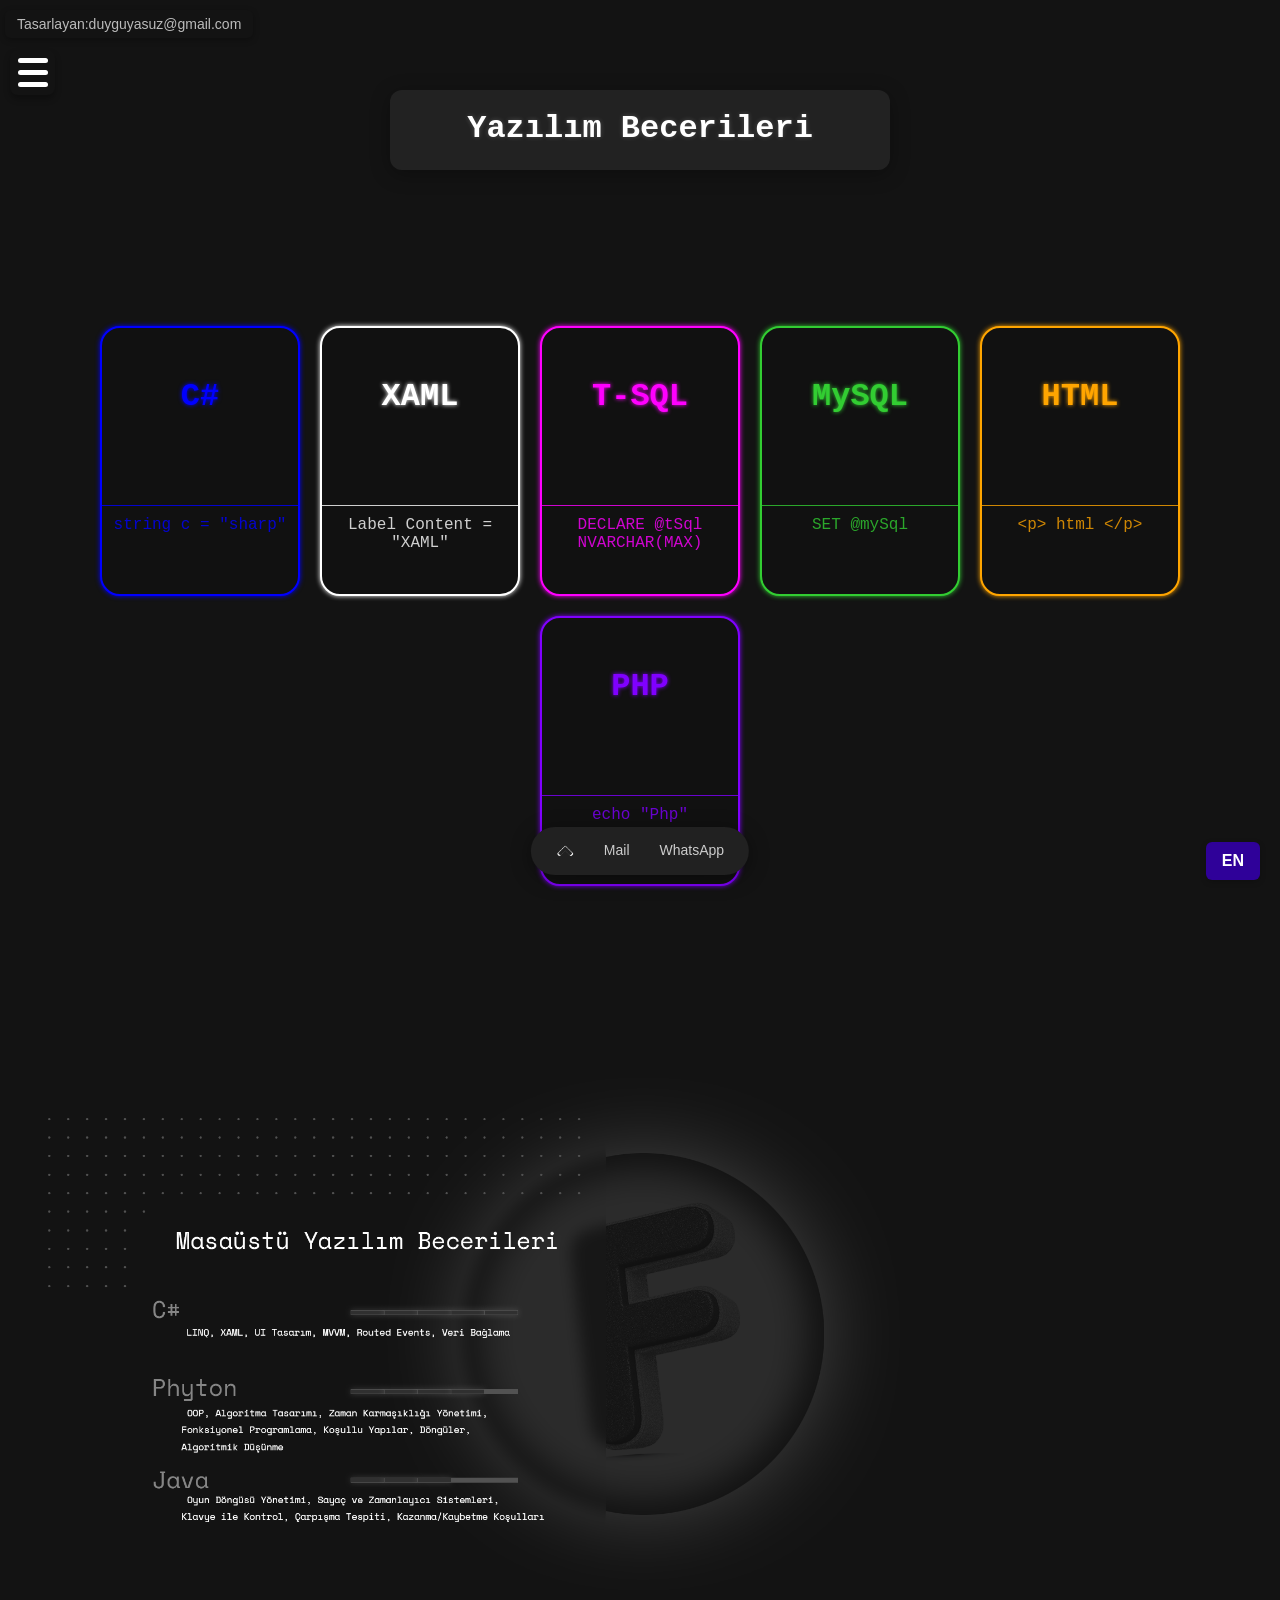
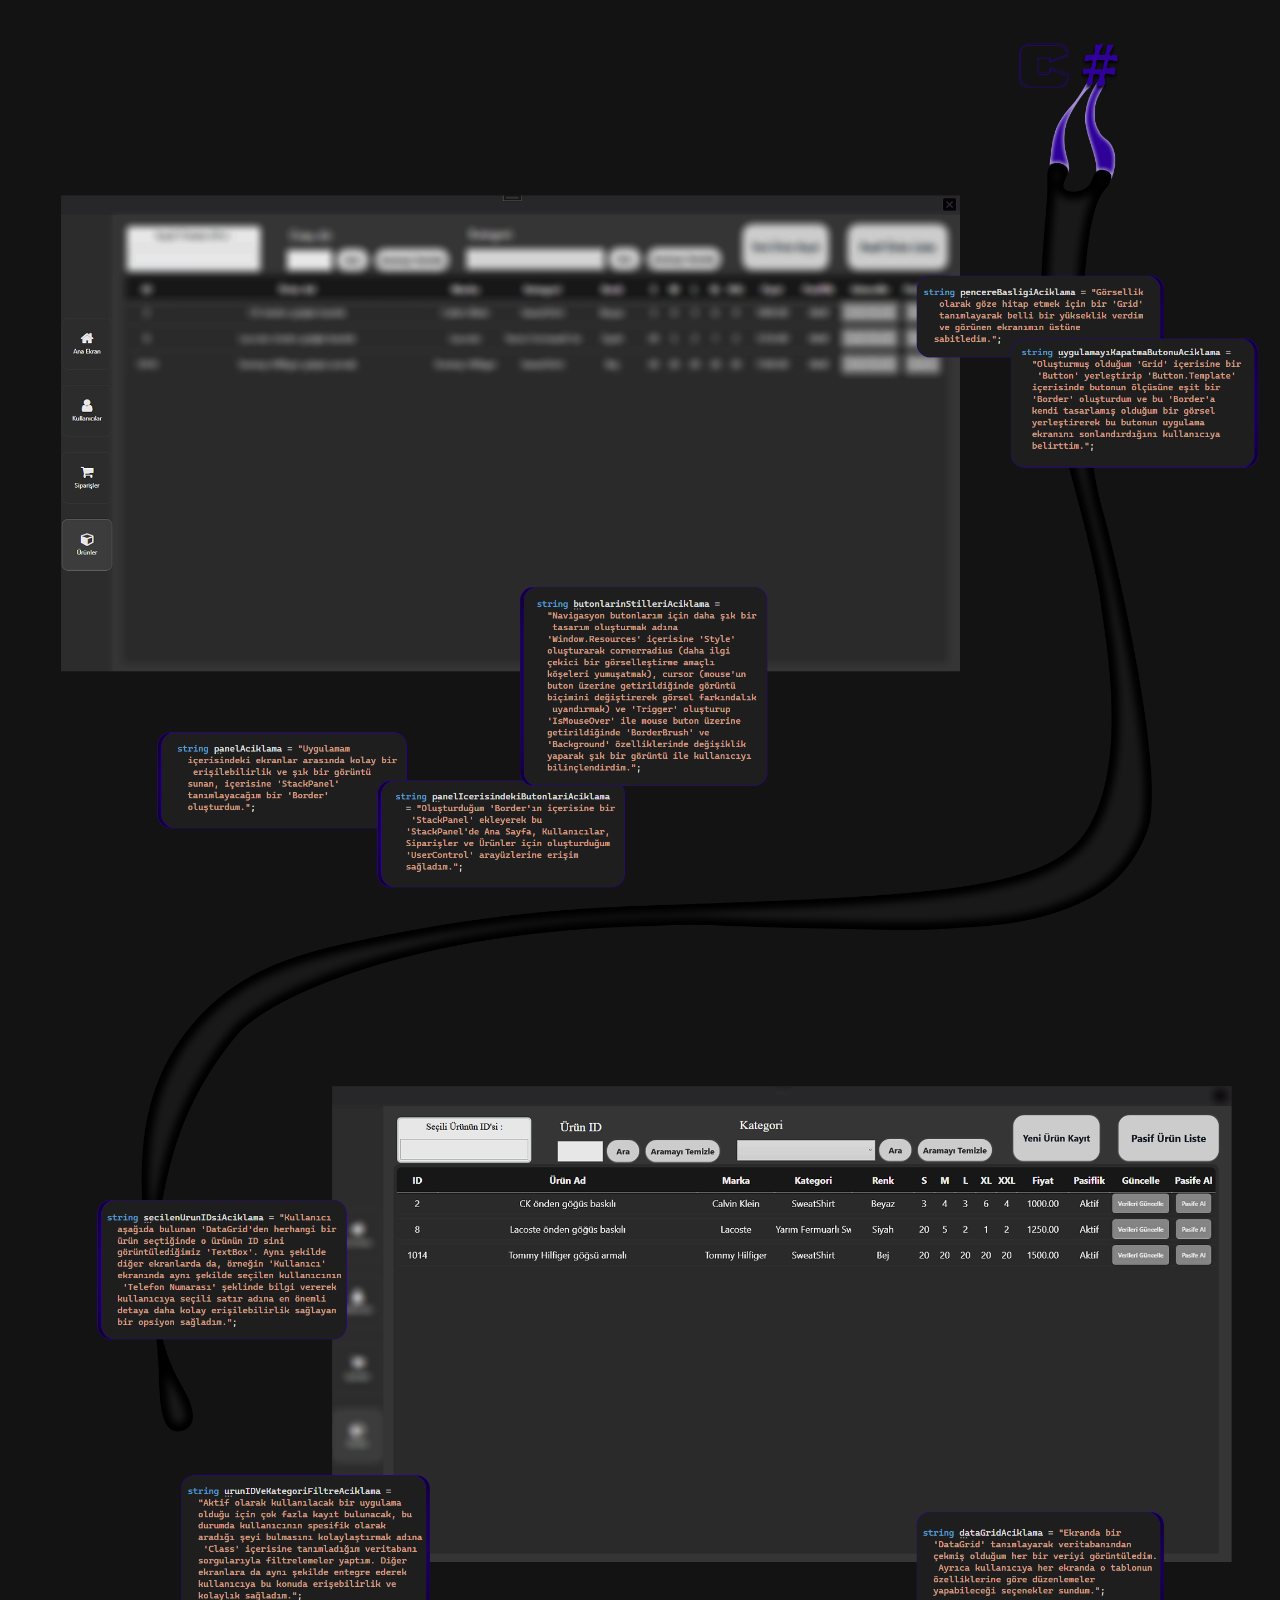
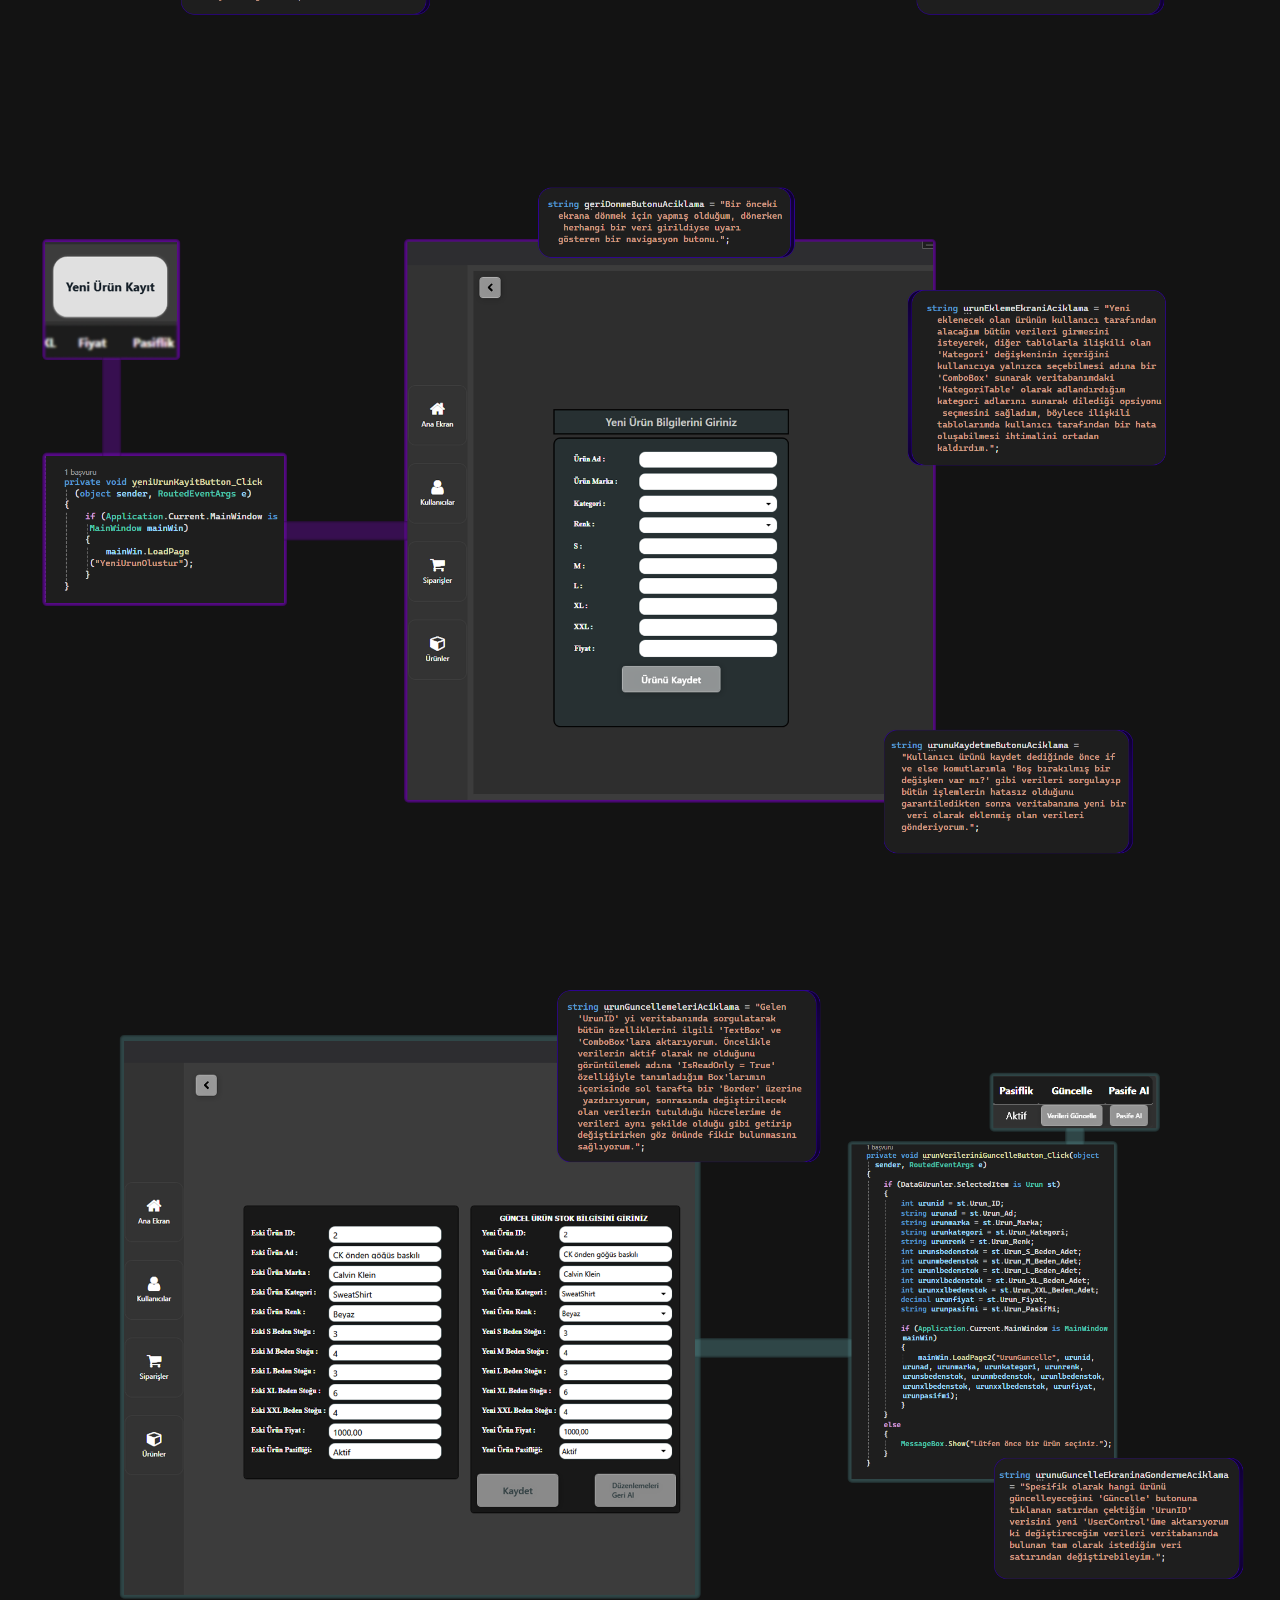
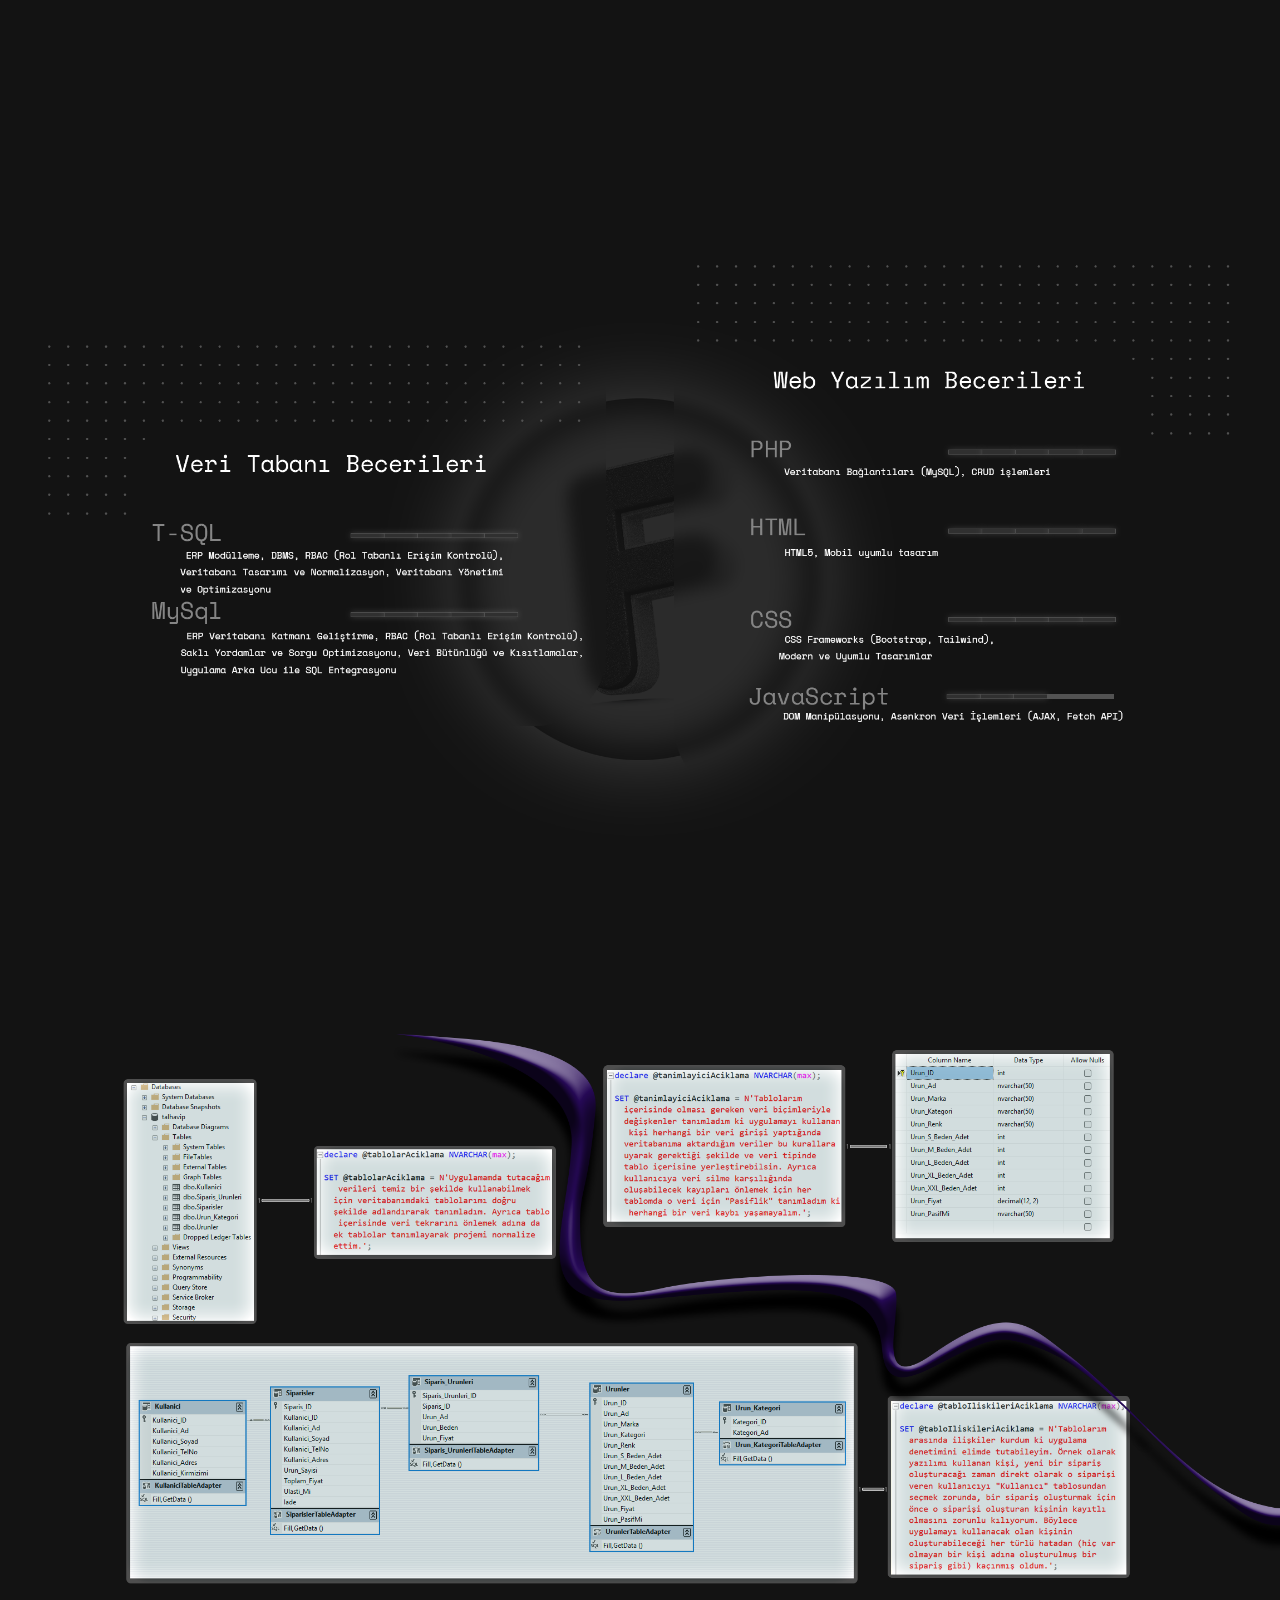
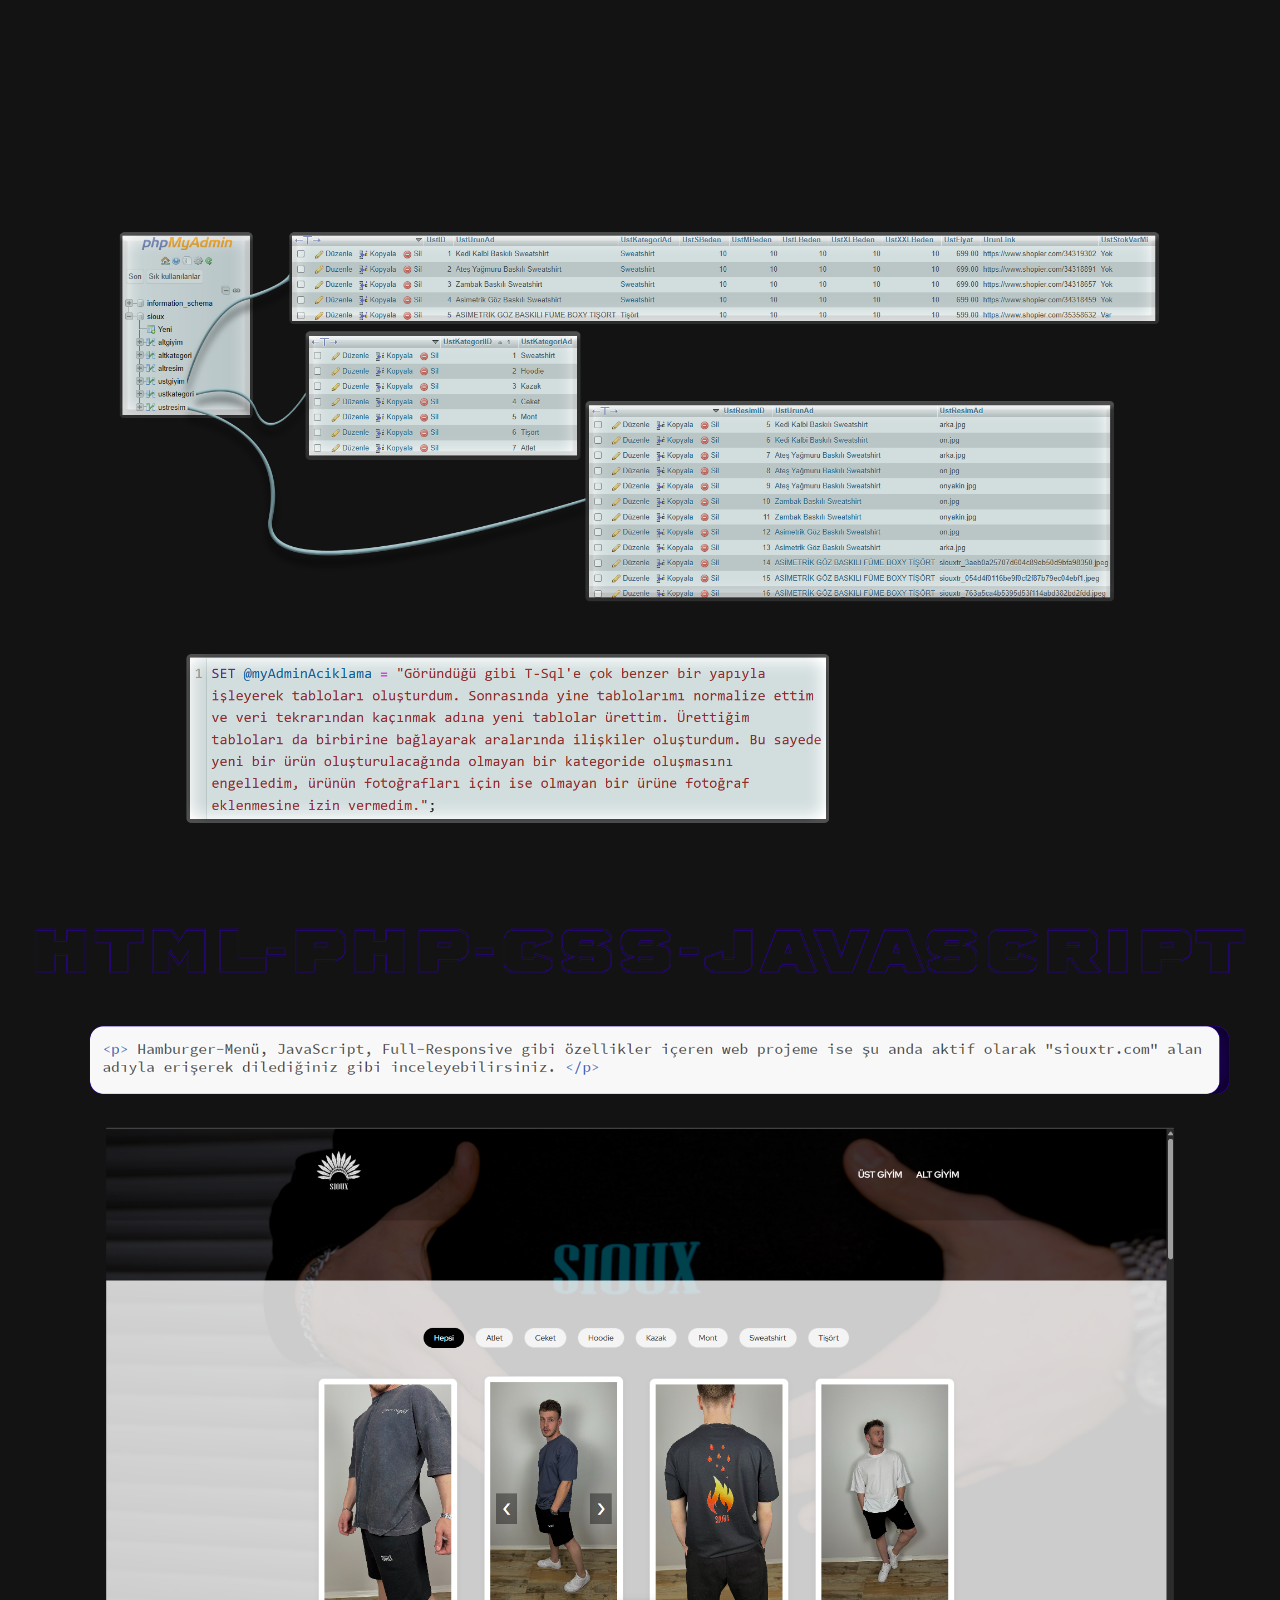
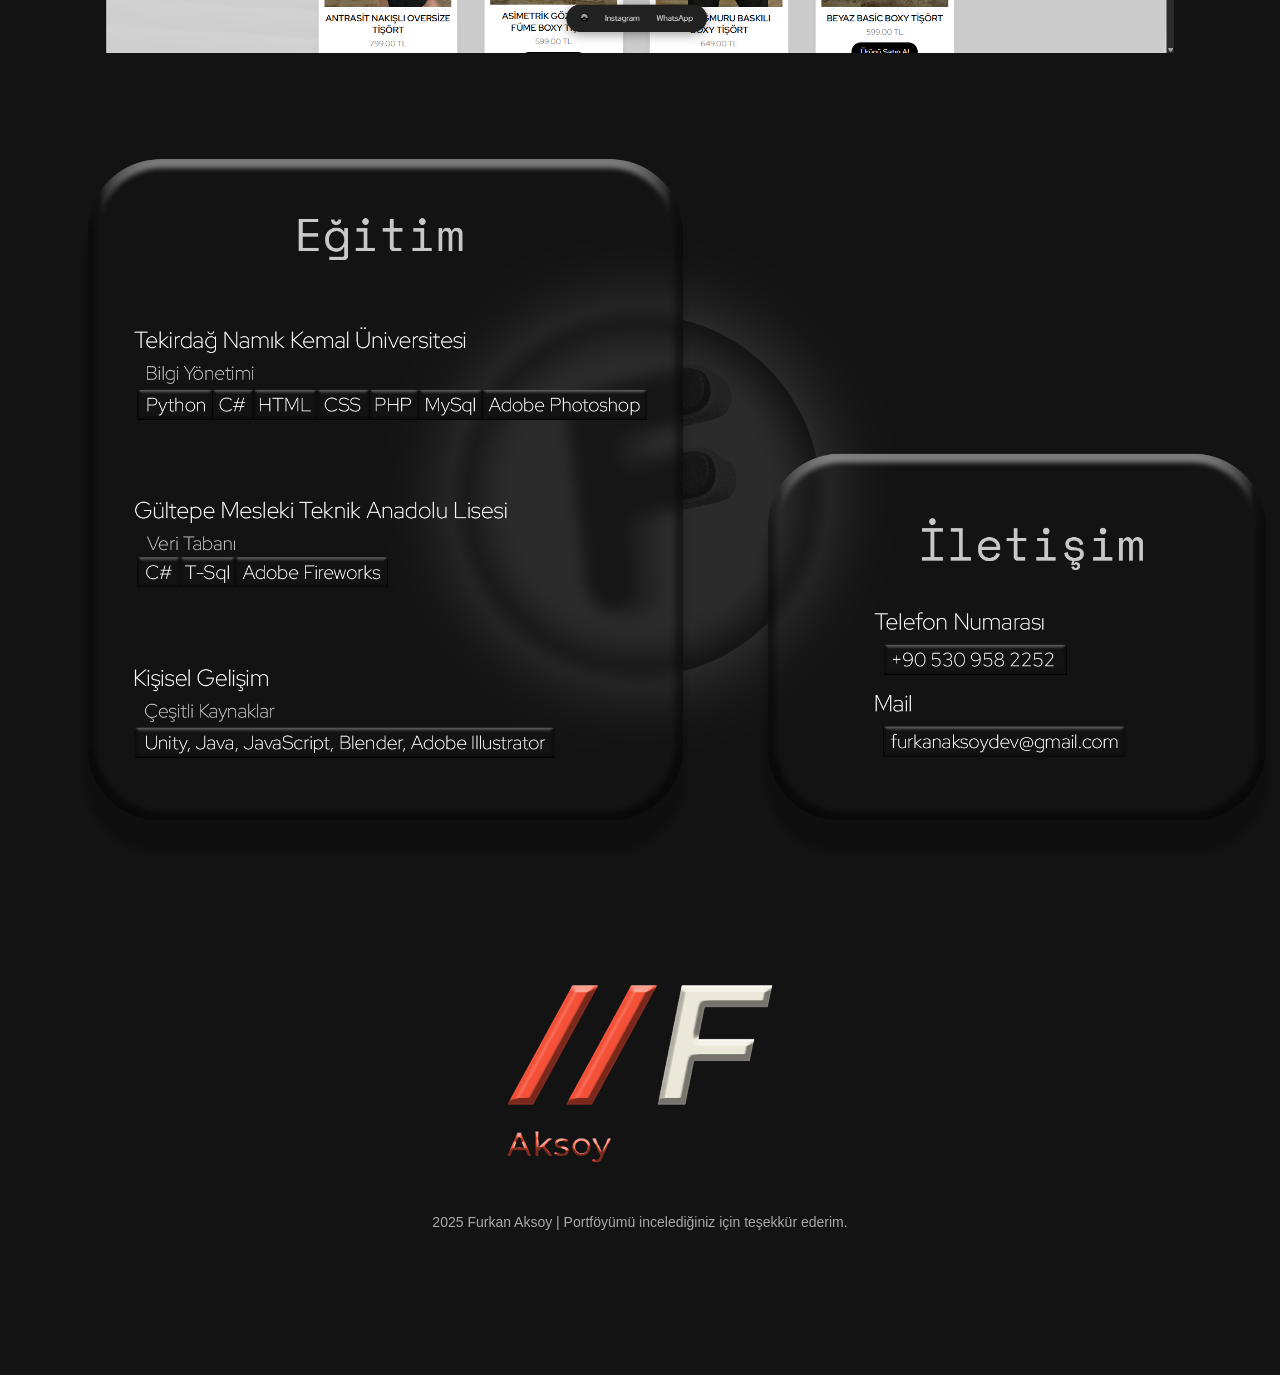
==== index.html @ 997cd8db "Add files via upload" ====
<!DOCTYPE html>
<html lang="tr">
    
    <head>
        <meta charset="UTF-8">
        <meta name="viewport" content="width=device-width, initial-scale=1.0">
        <title>Furkan Aksoy - Full Stack Developer - TR</title>
        <link rel="stylesheet" href="css/style.css">
    </head>
    
    <header>
        <div>
            <p id="section4">Tasarlayan:duyguyasuz@gmail.com</p>
        </div>
    </header>
    
    <body>
        
        <a href="index-en.html" class="language-button">EN</a>
        
        <div class="hamburger-menu" onclick="menuyuAcKapat()">
            <div></div>
            <div></div>
            <div></div>
        </div>

        <div class="menu-icerik" id="menu-icerik">
            <a href="#section1" onclick="menuyuKapat()">Masaüstü Yazılım Becerileri</a>
            <a href="#section2" onclick="menuyuKapat()">Veri Tabanı ve Web Yazılım Becerileri</a>
            <a href="#section3" onclick="menuyuKapat()">Hakkımda</a>
        </div>
        
        <section id="desktop-skills" class="skills-section">
            <div class="section-title-card">
                <h2>Yazılım Becerileri</h2>
            </div>

            <br><br><br><br><br><br><br>
            
            <div class="cards-container">
                <div class="tech-card mavi">
                    <h3>C#</h3>
                    <p>string c = "sharp"</p>
                </div>
                <div class="tech-card beyaz">
                    <h3>XAML</h3>
                    <p>Label Content = "XAML"</p>
                </div>
                <div class="tech-card mor">
                    <h3>T-SQL</h3>
                    <p>DECLARE @tSql NVARCHAR(MAX)</p>
                </div>
                <div class="tech-card yeşil">
                    <h3>MySQL</h3>
                    <p>SET @mySql</p>
                </div>
                <div class="tech-card turuncu">
                    <h3>HTML</h3>
                    <p>&lt;p&gt; html &lt;/p&gt;</p>
                </div>
                <div class="tech-card koyu-mor">
                    <h3>PHP</h3>
                    <p>echo "Php"</p>
                </div>
            </div>
        </section>
        
        <div>
            <img src="resimler/tr2.png" alt="Masaüstü" id="section1">
            <img src="resimler/tr3.png" alt="C# Kod Ekranı 1">
            <img src="resimler/tr4.png" alt="C# Kod Ekranı 2">
            <img src="resimler/tr5.png" alt="C# Kod Ekranı 3">
            <img src="resimler/tr6.png" alt="C# Kod Ekranı 4">
            <img src="resimler/tr7.png" alt="Veritabanı" id="section2">
            <img src="resimler/tr8.png" alt="T-SQL">
            <img src="resimler/tr9.png" alt="MySQL">
            <img src="resimler/tr10.png" alt="Php-HTML-CSS-JavaScript">
            <img src="resimler/tr11.png" alt="Hakkımda" id="section3">
        </div>
        
        <div class="sticky-bar">
            <a href="#section4" onclick="basaDon()"><img src="yukaridon.png" ></a>
            <a href="mailto:furkanaksoydev@gmail.com">Mail</a>
            <a href="https://wa.me/905309582252">WhatsApp</a>
        </div>
        
        <script>
            function menuyuAcKapat() {
                const menu = document.getElementById('menu-icerik');
                menu.classList.toggle('aktif');
            }

            function menuyuKapat() {
                const menu = document.getElementById('menu-icerik');
                menu.classList.remove('aktif');
            }

            document.querySelectorAll('.menu-icerik a').forEach(link => {
                link.addEventListener('click', function(e) {
                    e.preventDefault();

                    const targetSection = document.querySelector(this.getAttribute('href'));
                    const offset = window.innerWidth <= 768 ? 5 : 120;

                    window.scrollTo({
                        top: targetSection.offsetTop + offset,
                        behavior: 'smooth'
                    });

                    menuyuKapat();
                });
            });
        </script>

    </body>
    
    <footer class="modern-footer">
        <div class="footer-inner">
            <div class="footer-logo">
                <img src="resimler/faksoylogo.png" alt="FAksoy Logo">
            </div>
            <p>2025 Furkan Aksoy | Portföyümü incelediğiniz için teşekkür ederim.</p>
        </div>
    </footer>
</html>
---- css/style.css ----
* {
    margin: 0;
    padding: 0;
    box-sizing: border-box;
}

body {
    font-family: Arial, sans-serif;
}

header {
    background-color: #131313;
    display: flex;
    justify-content: flex-end;
    align-items: center;
    padding: 0 20px;
}

header div:first-child p {
    position: absolute;
    top: 10px;
    left: 5px;
    color: #bbb;
    font-size: 14px;
    font-weight: 500;
    font-family: 'Red Hat Display', sans-serif;
    padding: 6px 12px;
    border-radius: 6px;
    box-shadow: 0 2px 6px rgba(0, 0, 0, 0.3);
}

.logo {
    top: 20px;
    right: 20px;
    width: 200px;
    height: 134px;
}

img {
    width: 100%;
    height: auto;
    display: block;
}

.language-button {
    position: fixed;
    bottom: 20px;
    right: 20px;
    padding: 10px 16px;
    background-color: #2f0199;
    color: white;
    font-weight: bold;
    text-decoration: none;
    border-radius: 6px;
    box-shadow: 0 2px 6px rgba(0, 0, 0, 0.2);
    z-index: 1000;
    transition: background-color 0.3s ease;
}

.language-button:hover {
    background-color: #230073;
}

.hamburger-menu {
    position: fixed;
    top: 50px;
    left: 10px;
    width: 45px;
    height: 45px;
    display: flex;
    flex-direction: column;
    justify-content: space-between;
    cursor: pointer;
    z-index: 100;
    background-color: transparent;
    padding: 8px;
    border: none;
    border-radius: 8px;
    box-shadow: 0 4px 6px rgba(0, 0, 0, 0.3);
}

.hamburger-menu div {
    width: 30px;
    height: 5px;
    background-color: white;
    border-radius: 5px;
    transition: all 0.3s ease;
}

.menu-icerik {
    position: fixed;
    top: 90px;
    left: 10px;
    width: 250px;
    height: auto;
    background-color: rgba(0, 0, 0, 0.4);
    transition: opacity 0.5s ease, transform 0.5s ease;
    display: flex;
    flex-direction: column;
    justify-content: flex-start;
    opacity: 0;
    transform: translateY(-20px);
    border-radius: 15px;
    pointer-events: none;
}

.menu-icerik.aktif {
    opacity: 1;
    transform: translateY(0);
    pointer-events: auto;
}

.menu-icerik a {
    color: white;
    text-decoration: none;
    font-size: 20px;
    margin: 15px;
    padding: 10px;
    border-bottom: 1px solid #444;
    transition: opacity 0.3s ease;
}

.menu-icerik a:hover {
    opacity: 0.8;
}

.tech-card,
.section-title-card,
.tech-card h3,
.tech-card p {
    font-family: 'Space Mono', monospace;
}

.section-title-card {
    user-select: none;
    background-color: #222;
    color: #fff;
    padding: 20px 30px;
    margin: 40px auto 30px auto;
    max-width: 500px;
    height: 80px;
    border-radius: 12px;
    box-shadow: 0 4px 20px rgba(0, 0, 0, 0.3);
    text-align: center;
    transition: transform 0.3s ease;
}

.section-title-card:hover {
    transform: translateY(-4px);
    box-shadow: 0 6px 25px rgba(0, 0, 0, 0.4);
}

.skills-section {
    padding: 50px 20px;
    background-color: #131313;
}

.skills-section h2 {
    text-align: center;
    margin-bottom: 40px;
    font-size: 2rem;
    color: #fff;
    text-shadow: 0 0 5px rgba(255, 255, 255, 0.2);
}

.cards-container {
    display: flex;
    flex-wrap: wrap;
    justify-content: center;
    gap: 20px;
}

.tech-card {
    user-select: none;
    width: 200px;
    height: 270px;
    border-radius: 20px;
    background: #111;
    color: white;
    text-align: center;
    box-shadow: 0 0 5px currentColor;
    transition: all 0.3s ease;
}

.tech-card:hover {
    box-shadow: 0 0 10px currentColor;
    transform: scale(1.03);
}

.tech-card h3 {
    margin-top: 50px;
    font-size: 2rem;
    text-shadow: 0 0 4px currentColor;
}

.tech-card p {
    margin-top: 90px;
    font-size: 1rem;
    opacity: 0.8;
    border-top: 1px solid currentColor;
    padding-top: 10px;
}

.mavi { border: 2px solid #00f; color: #00f; }
.beyaz { border: 2px solid #fff; color: #fff; }
.mor { border: 2px solid magenta; color: magenta; }
.yeşil { border: 2px solid limegreen; color: limegreen; }
.turuncu { border: 2px solid orange; color: orange; }
.koyu-mor { border: 2px solid #8000ff; color: #8000ff; }

.sticky-bar {
    position: fixed;
    bottom: 25px;
    left: 50%;
    transform: translateX(-50%);
    background-color: #212121;
    color: white;
    display: flex;
    justify-content: center;
    gap: 30px;
    padding: 15px 25px;
    font-size: 14px;
    border-radius: 30px;
    box-shadow: 0 4px 20px rgba(0, 0, 0, 0.4);
    z-index: 9999;
}

.sticky-bar img {
    width: 18px;
    height: 18px;
    border-radius: 5px;
}

.sticky-bar a {
    color: #ccc;
    text-decoration: none;
    transition: color 0.3s ease;
    font-weight: 500;
}

.sticky-bar a:hover {
    color: #f55138;
}

.modern-footer {
    margin-top: auto;
    background-color: #131313;
    padding: 70px 20px 125px 20px;
    color: white;
    display: flex;
    justify-content: center;
    align-items: center;
    position: relative;
    z-index: 1;
    overflow: hidden;
}

.footer-inner {
    display: flex;
    flex-direction: column;
    align-items: center;
}

.footer-logo {
    display: flex;
    justify-content: center;
    align-items: center;
    margin-bottom: 20px;
    user-select: none;
}

.footer-logo img {
    height: auto;
    width: 100%;
    max-width: 300px;
    object-fit: contain;
    margin-bottom: 10px;
}

.footer-inner p {
    font-size: 14px;
    color: #aaa;
    margin-bottom: 20px;
    user-select: none;
}

@media screen and (max-width: 768px) {
    
    header div:first-child p {
        font-size: 10px;
    }
    
    .hamburger-menu {
        width: 40px;
        height: 40px;
    }

    .hamburger-menu div {
        width: 25px;
        height: 4px;
    }

    .menu-content {
        width: 200px;
    }
    
    #desktop-skills .section-title-card h2 {
        font-size: 1.5rem;
    }

    .cards-container {
        flex-direction: row;
        flex-wrap: wrap;
        justify-content: center;
    }

    .tech-card {
        width: 45%;
        margin-bottom: 20px;
    }

    .sticky-bar {
        padding: 7px 12px;
        font-size: 9px;
    }
    
    .sticky-bar img {
        width: 10px;
        height: 10px;
    }
    
    .footer-logo img {
      height: auto;
      width: 100%;
      max-width: 150px;
      margin-bottom: 5px;
      object-fit: contain;
    }
    
    .footer-inner p {
        font-size: 12px;
        margin-bottom: 10px;
    }
}

html {
    scroll-behavior: smooth;
}
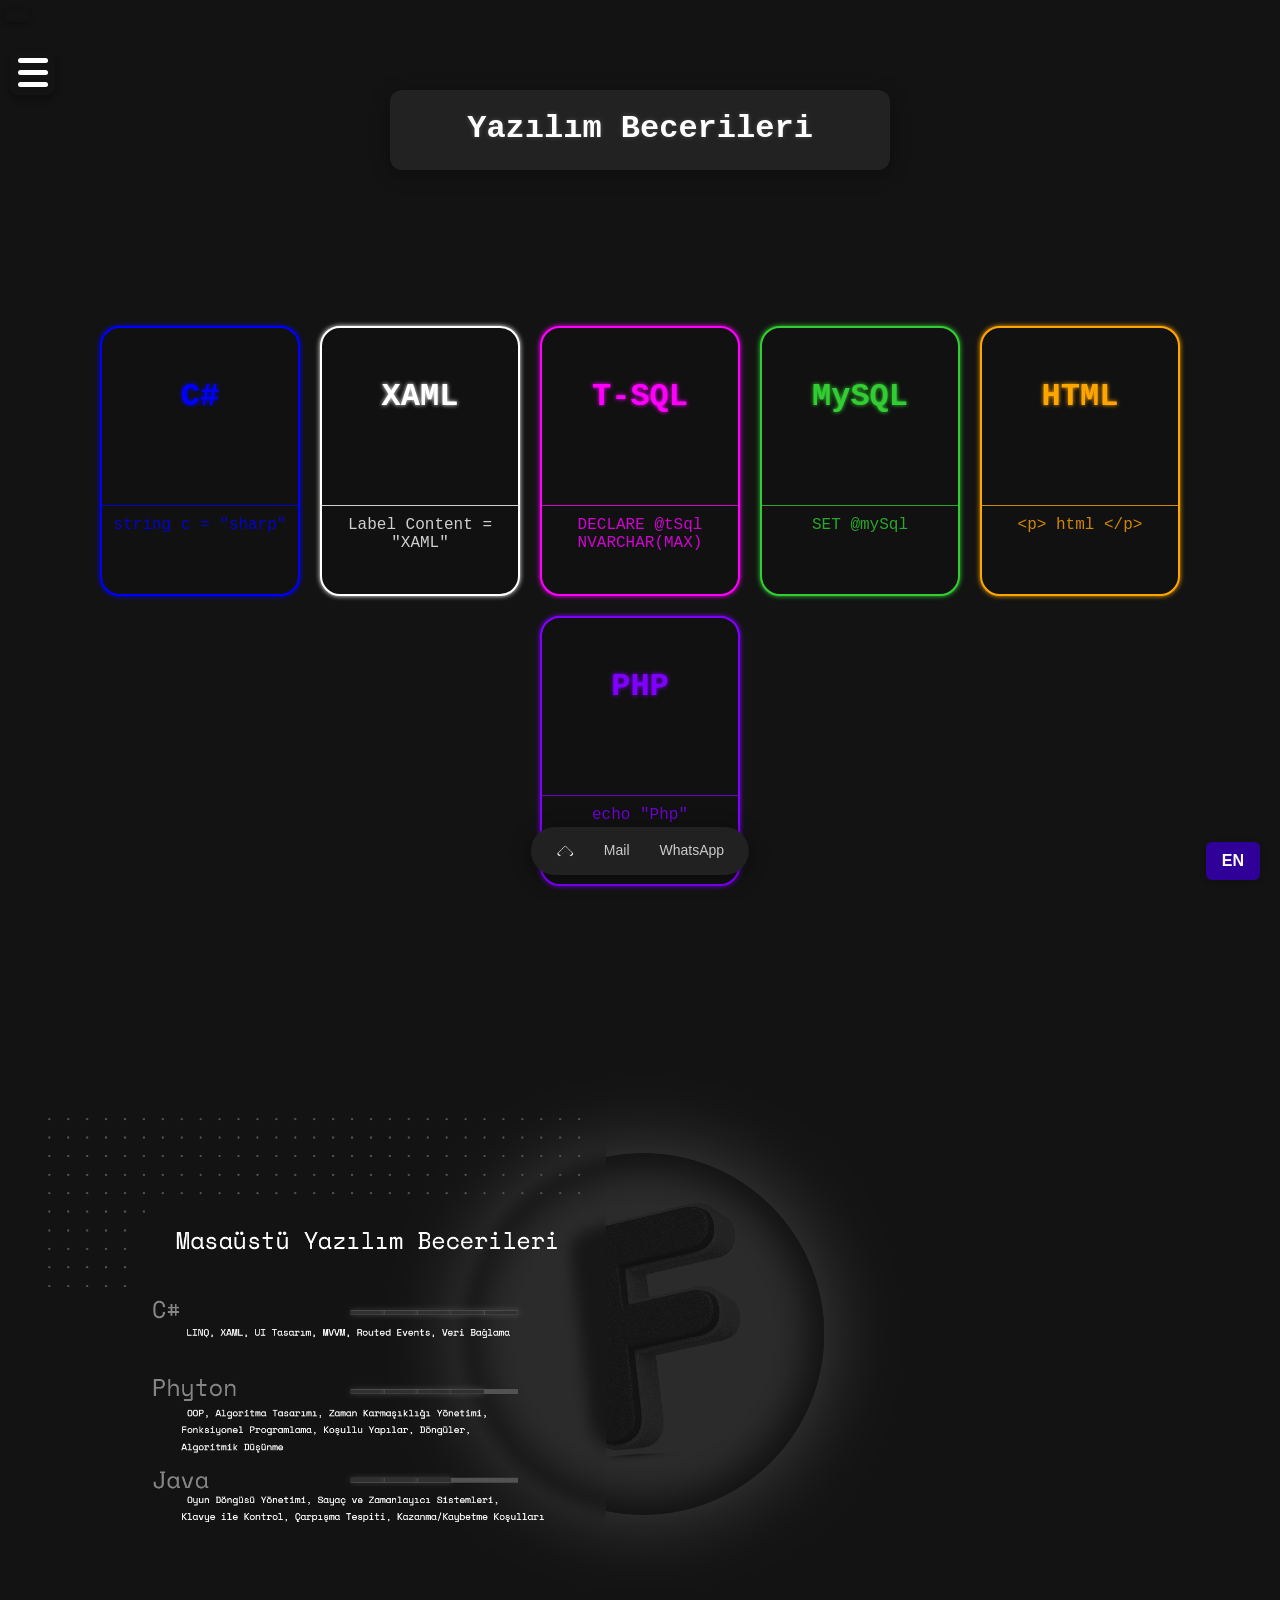
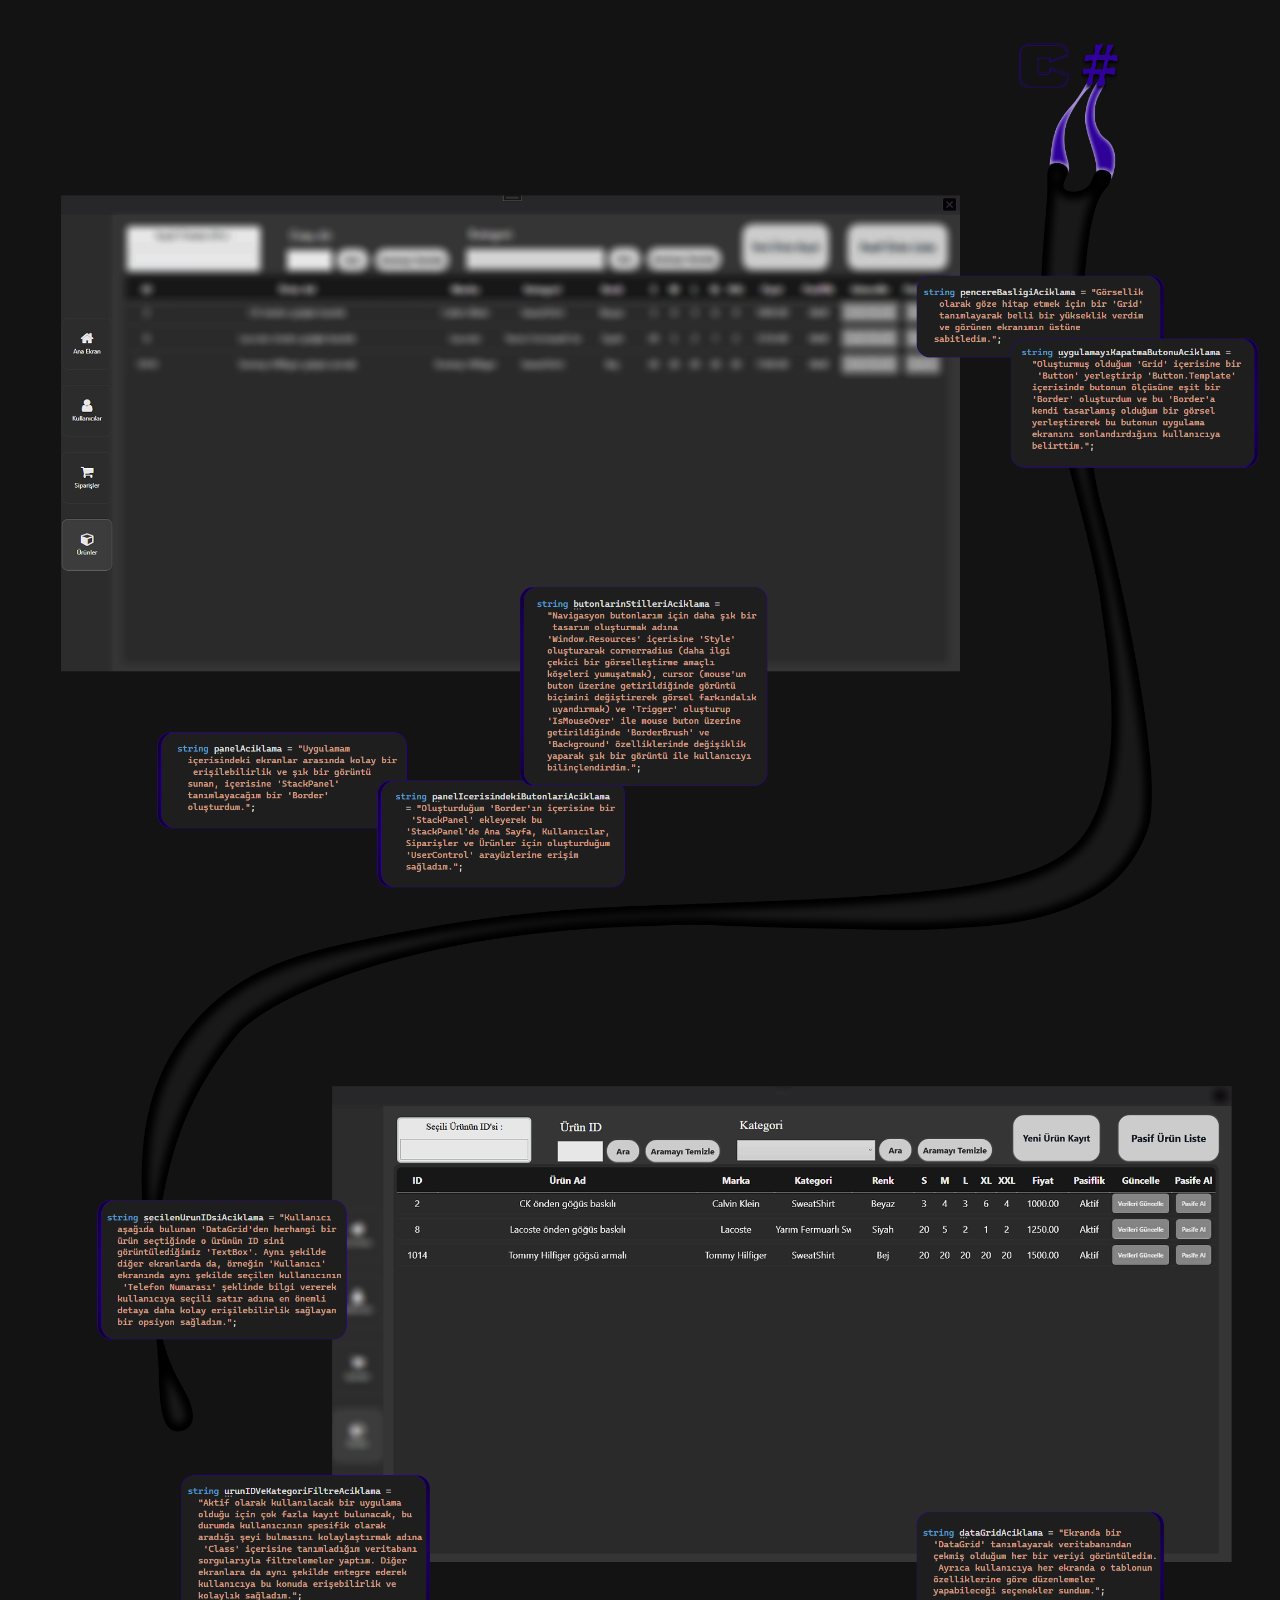
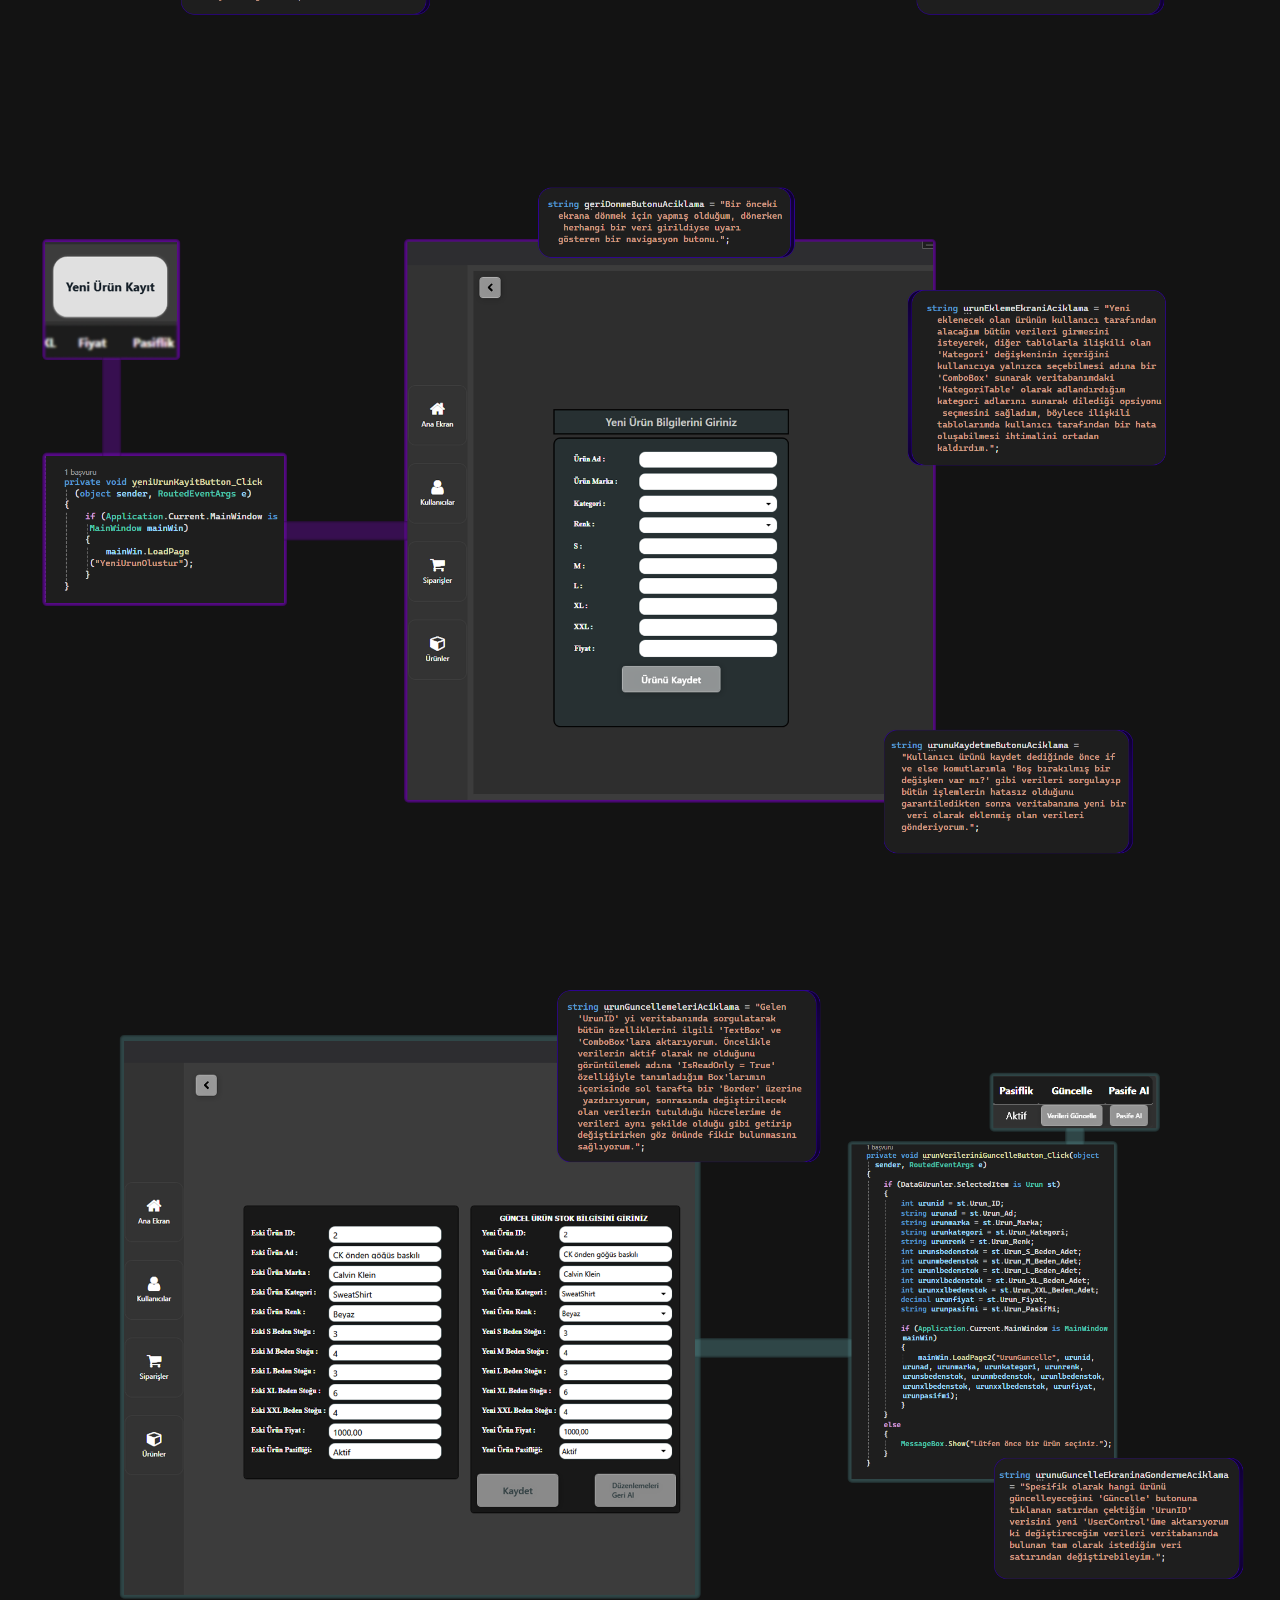
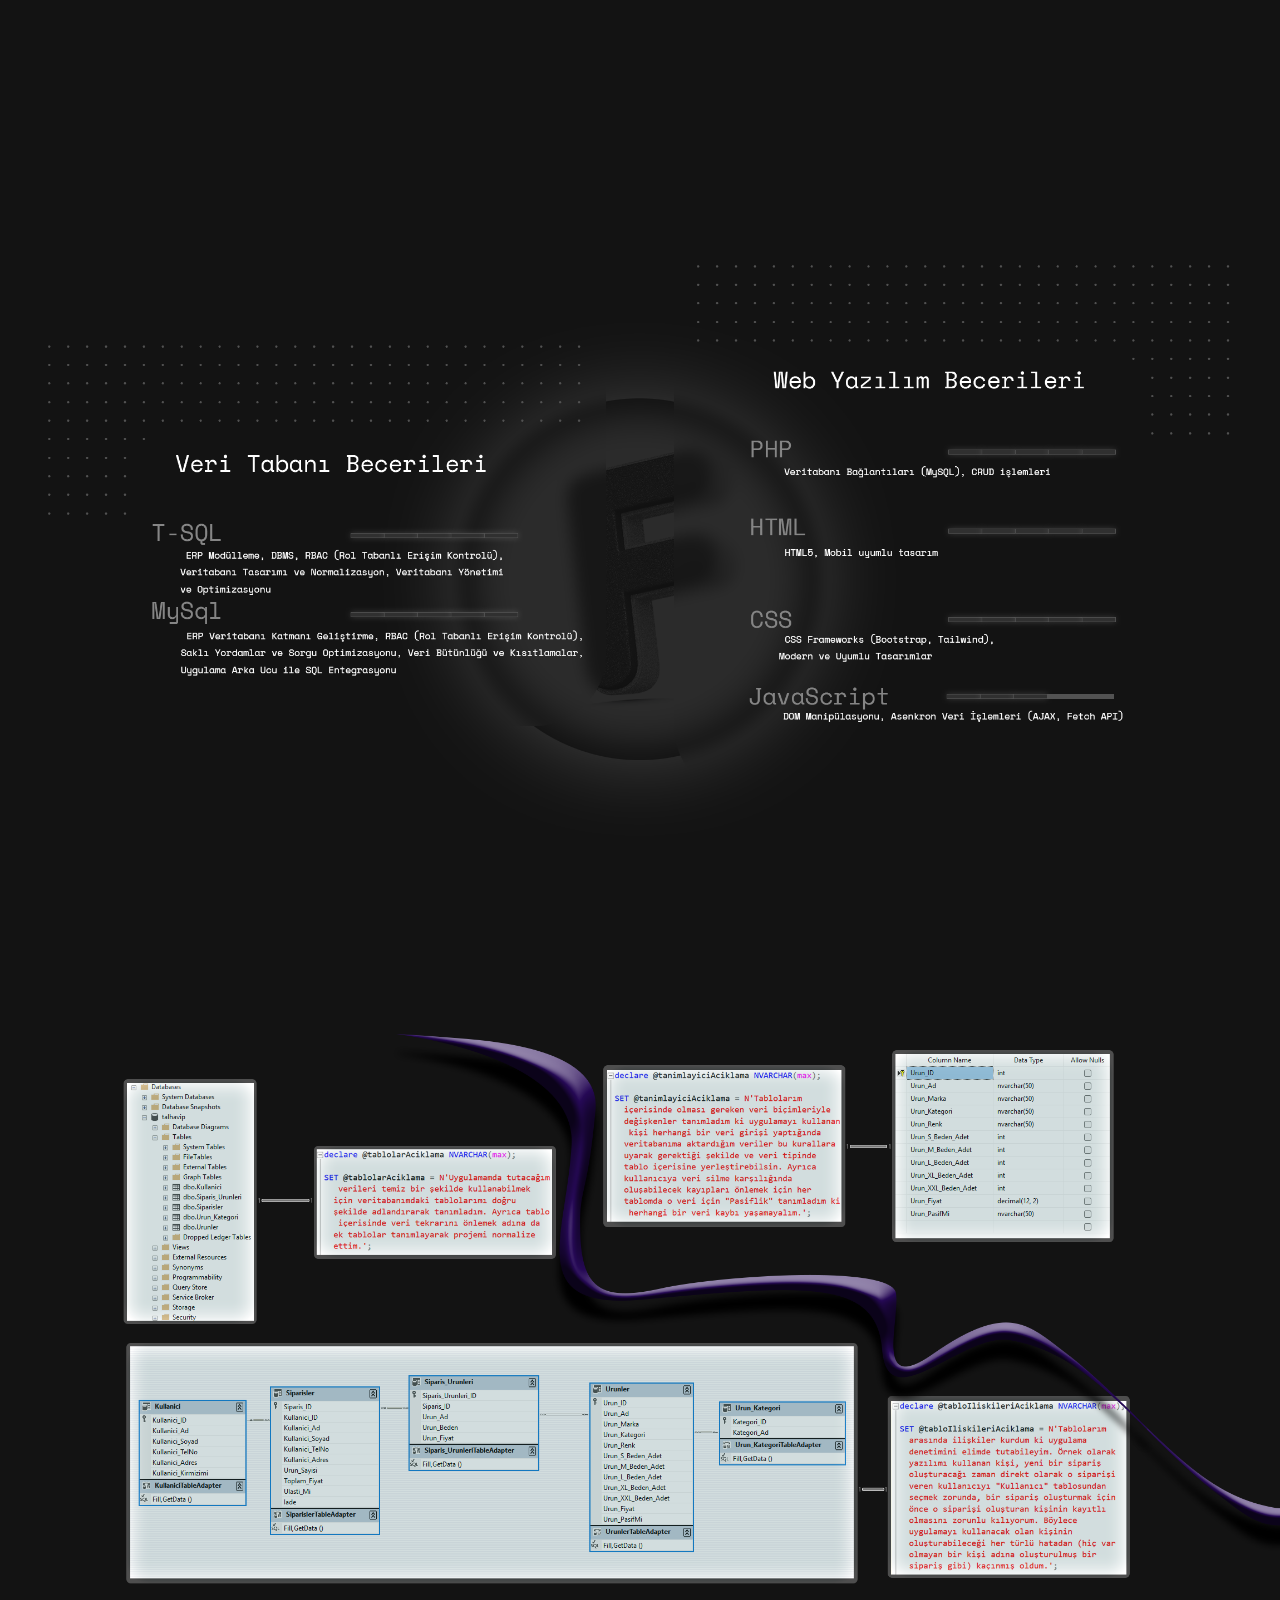
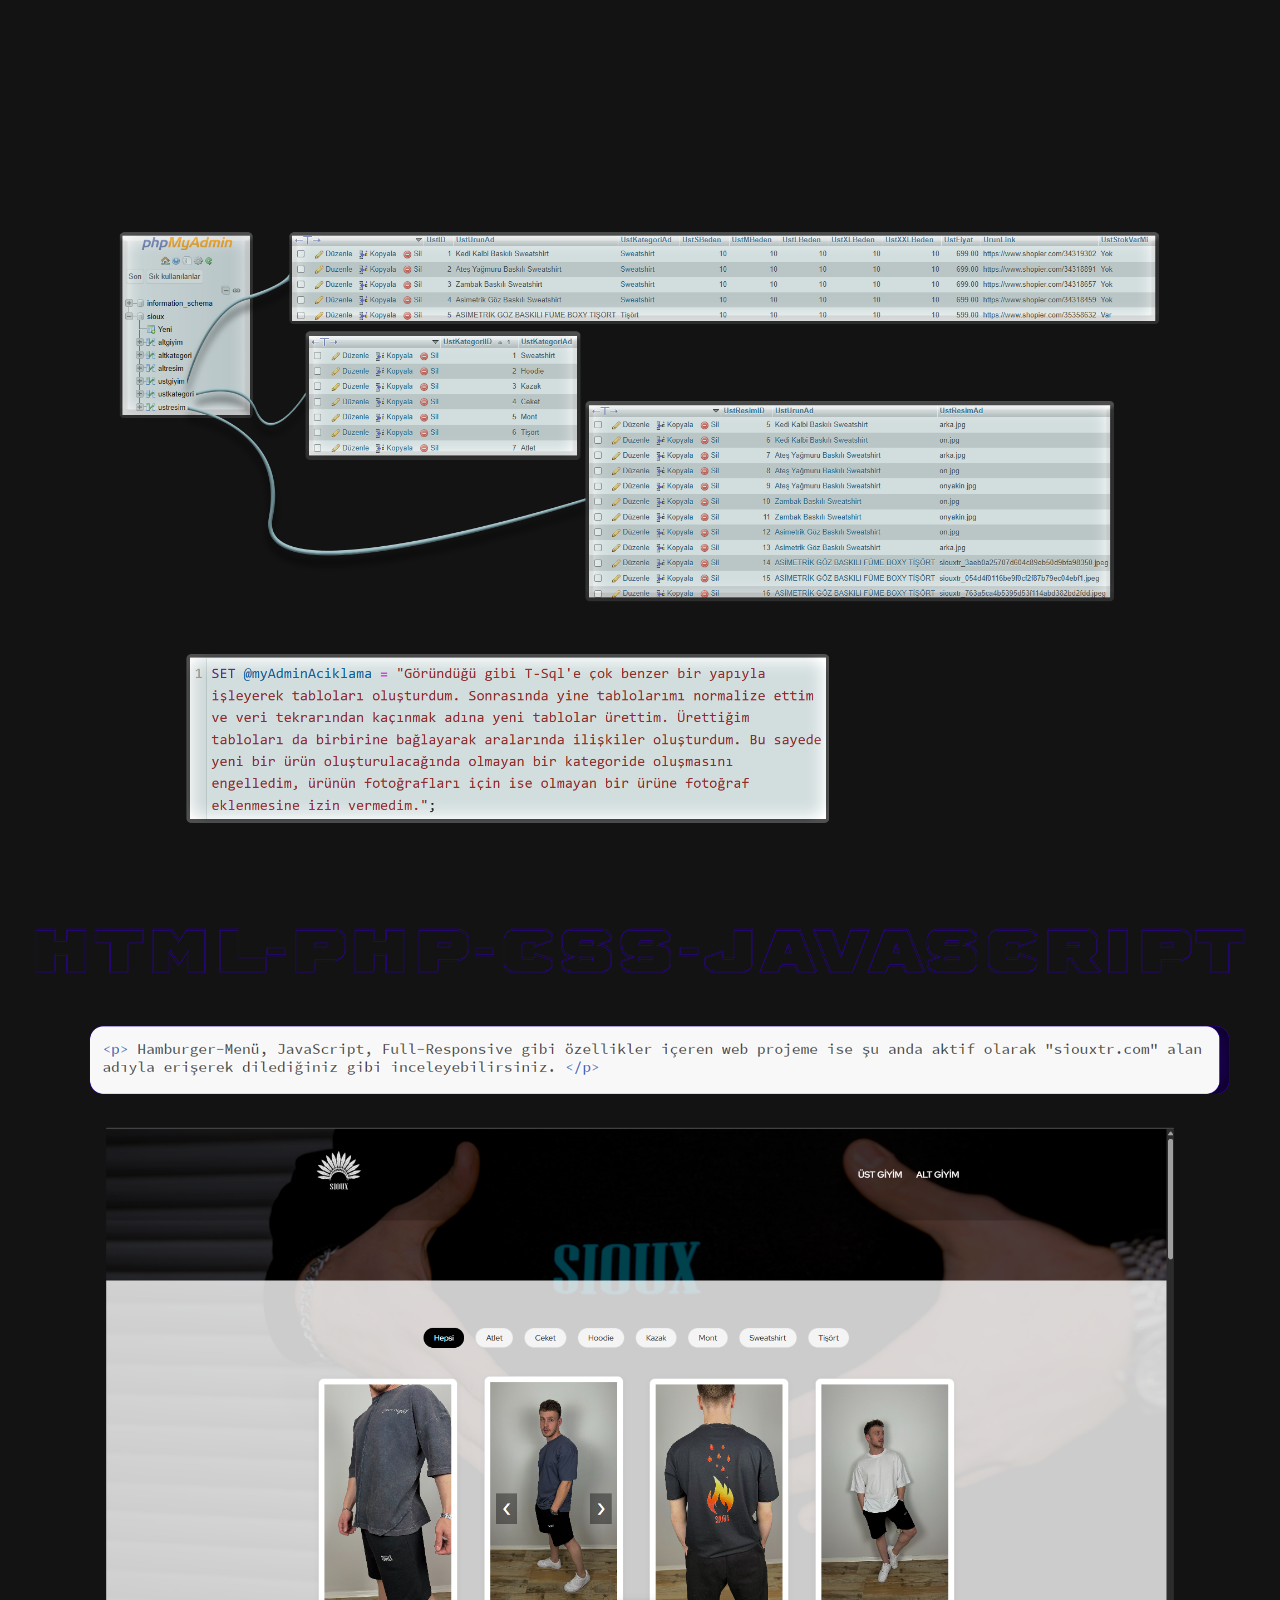
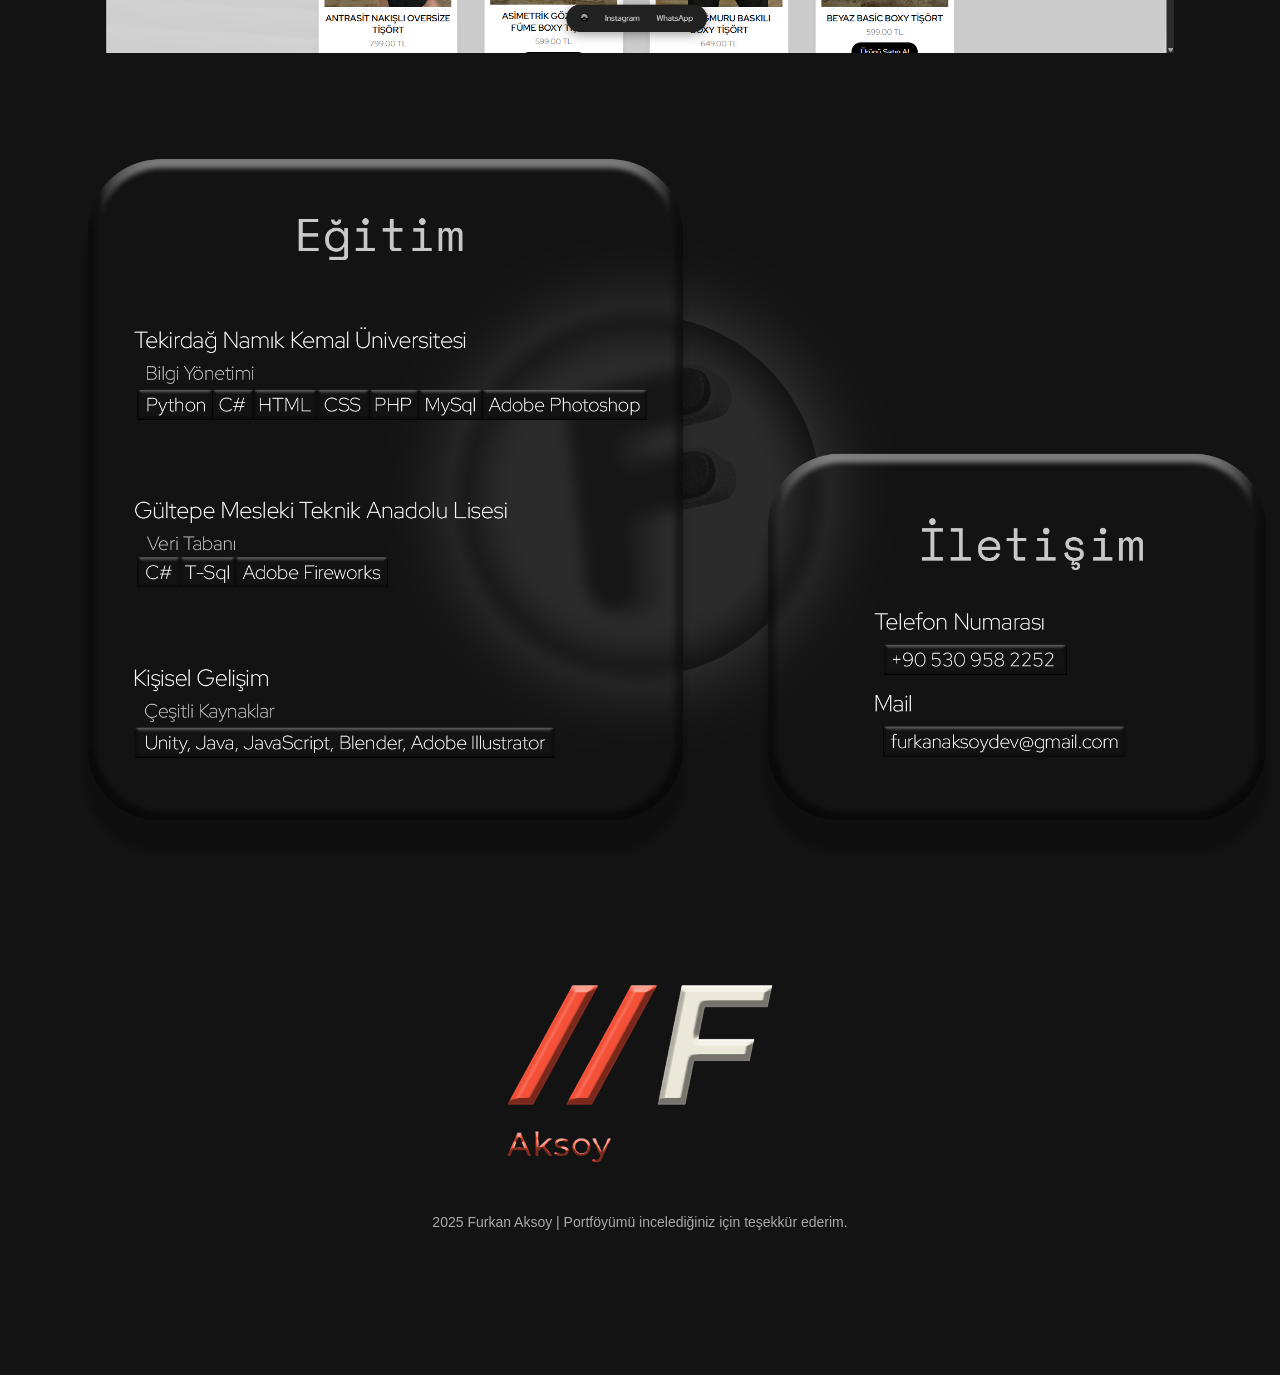
==== commit b0f4eb71: "Update index.html" ====
--- a/index.html
+++ b/index.html
@@ -10,7 +10,7 @@
     
     <header>
         <div>
-            <p id="section4">Tasarlayan:duyguyasuz@gmail.com</p>
+            <p id="section4"></p>
         </div>
     </header>
     
@@ -122,4 +122,4 @@
             <p>2025 Furkan Aksoy | Portföyümü incelediğiniz için teşekkür ederim.</p>
         </div>
     </footer>
-</html>+</html>
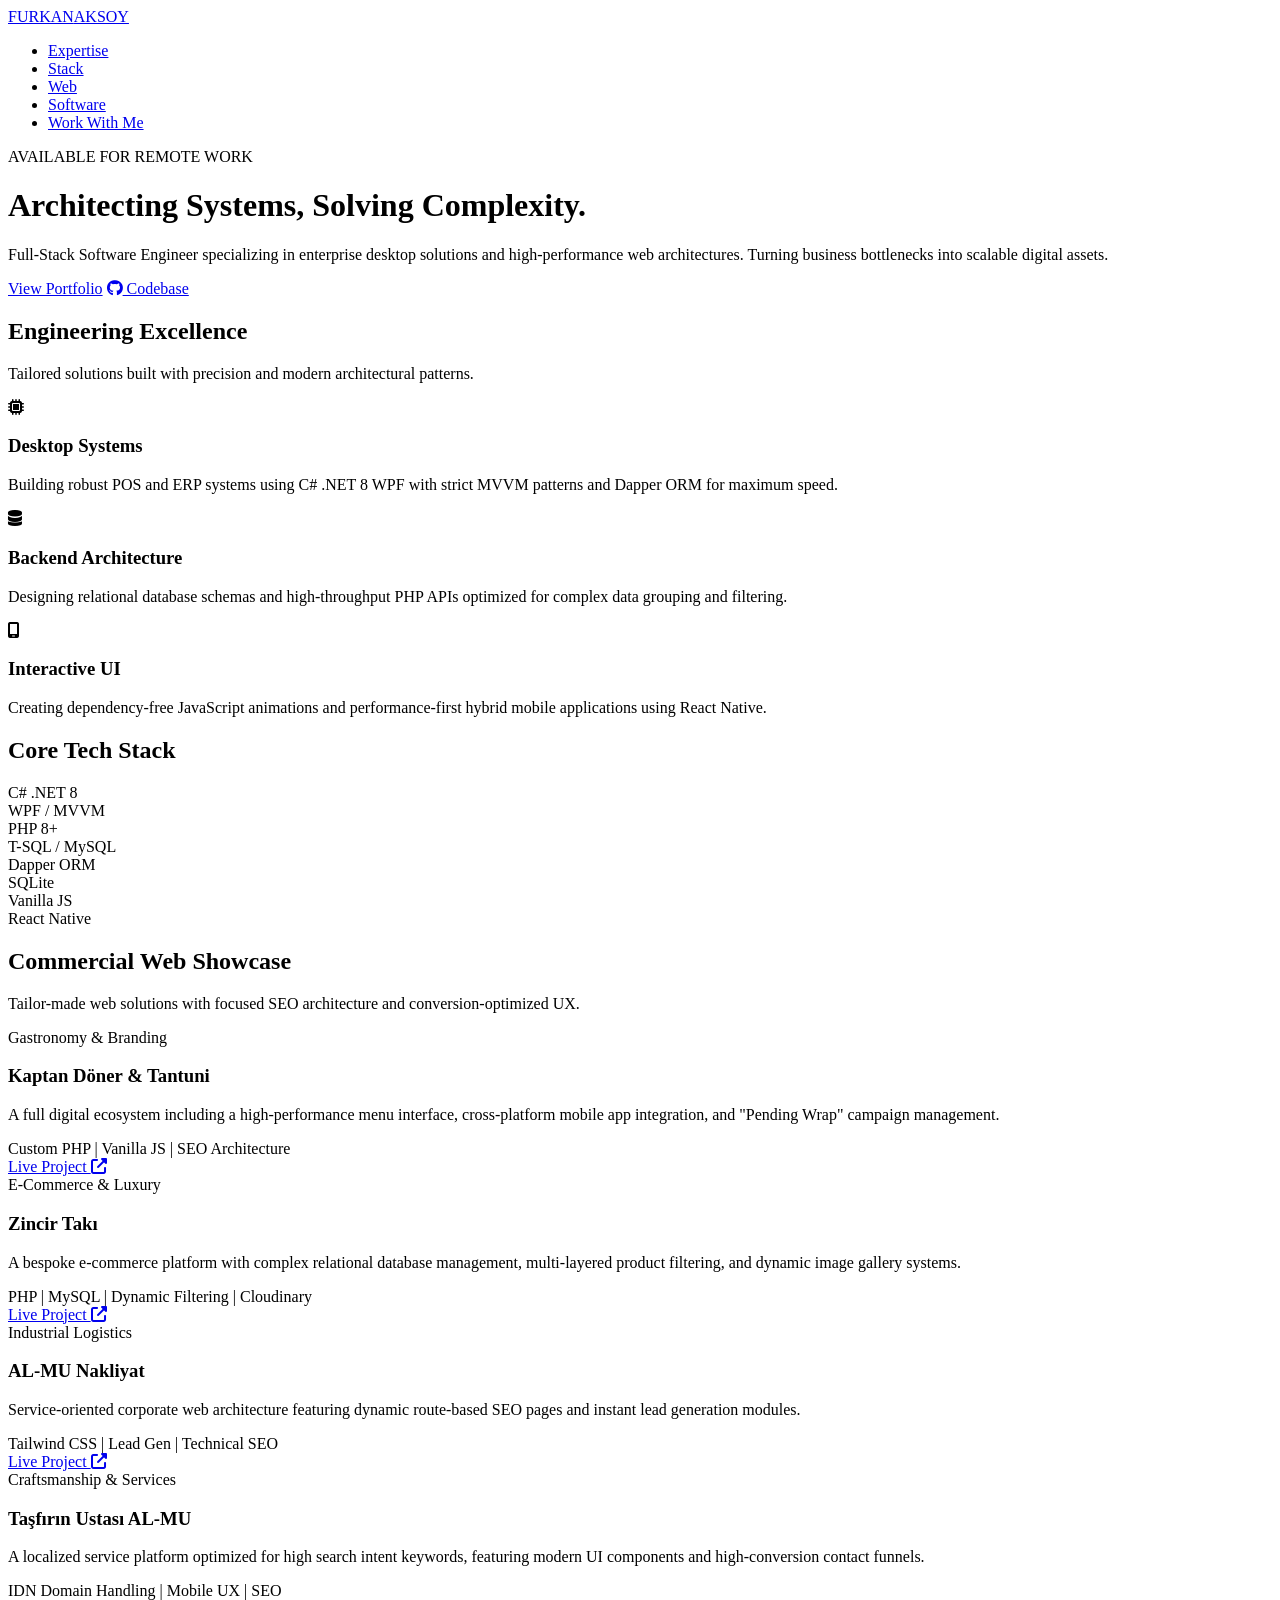
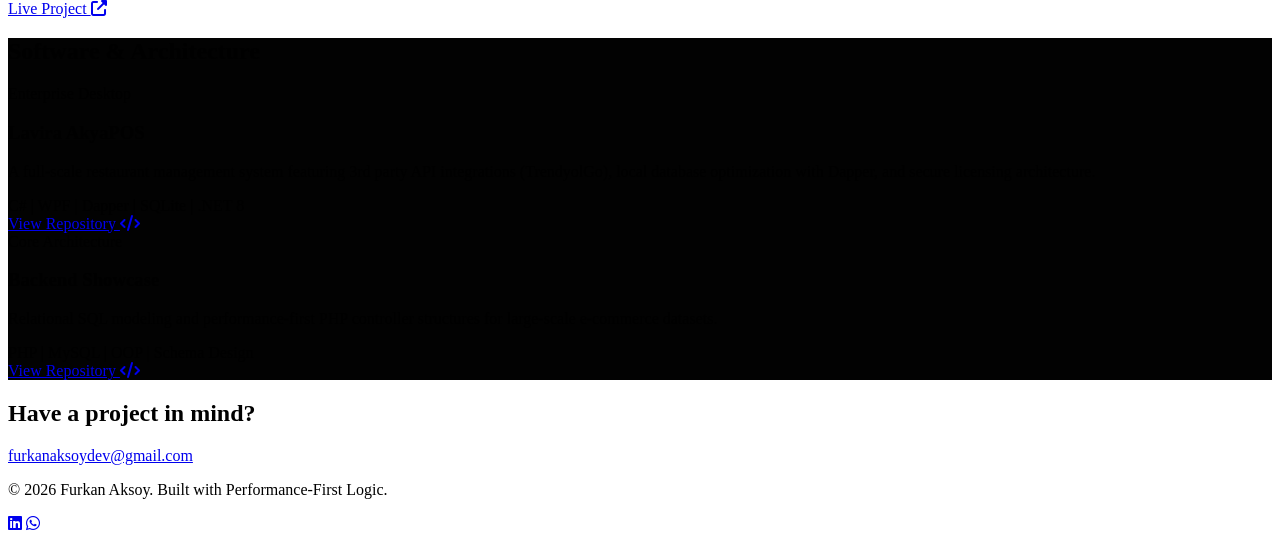
==== commit bcbfb91a: "Update index.html" ====
--- a/index.html
+++ b/index.html
@@ -1,125 +1,163 @@
 <!DOCTYPE html>
-<html lang="tr">
-    
-    <head>
-        <meta charset="UTF-8">
-        <meta name="viewport" content="width=device-width, initial-scale=1.0">
-        <title>Furkan Aksoy - Full Stack Developer - TR</title>
-        <link rel="stylesheet" href="css/style.css">
-    </head>
-    
-    <header>
-        <div>
-            <p id="section4"></p>
+<html lang="en">
+<head>
+    <meta charset="UTF-8">
+    <meta name="viewport" content="width=device-width, initial-scale=1.0">
+    <title>Furkan Aksoy | Full-Stack Architect</title>
+    <link rel="stylesheet" href="style.css">
+    <link rel="stylesheet" href="https://cdnjs.cloudflare.com/ajax/libs/font-awesome/6.4.0/css/all.min.css">
+    <link href="https://fonts.googleapis.com/css2?family=Plus+Jakarta+Sans:wght@300;400;600;800&display=swap" rel="stylesheet">
+</head>
+<body>
+
+    <nav id="navbar">
+        <div class="nav-container">
+            <a href="#" class="logo">FURKAN<span>AKSOY</span></a>
+            <ul class="nav-links">
+                <li><a href="#services">Expertise</a></li>
+                <li><a href="#stack">Stack</a></li>
+                <li><a href="#web-projects">Web</a></li>
+                <li><a href="#projects">Software</a></li>
+                <li><a href="#contact" class="nav-cta">Work With Me</a></li>
+            </ul>
+        </div>
+    </nav>
+
+    <header class="hero">
+        <div class="hero-content">
+            <div class="badge">AVAILABLE FOR REMOTE WORK</div>
+            <h1>Architecting Systems, <span class="gradient-text">Solving Complexity.</span></h1>
+            <p>Full-Stack Software Engineer specializing in enterprise desktop solutions and high-performance web architectures. Turning business bottlenecks into scalable digital assets.</p>
+            <div class="hero-actions">
+                <a href="#web-projects" class="btn-main">View Portfolio</a>
+                <a href="https://github.com/furkanaksoydev" target="_blank" class="btn-sub"><i class="fab fa-github"></i> Codebase</a>
+            </div>
         </div>
     </header>
-    
-    <body>
-        
-        <a href="index-en.html" class="language-button">EN</a>
-        
-        <div class="hamburger-menu" onclick="menuyuAcKapat()">
-            <div></div>
-            <div></div>
-            <div></div>
-        </div>
 
-        <div class="menu-icerik" id="menu-icerik">
-            <a href="#section1" onclick="menuyuKapat()">Masaüstü Yazılım Becerileri</a>
-            <a href="#section2" onclick="menuyuKapat()">Veri Tabanı ve Web Yazılım Becerileri</a>
-            <a href="#section3" onclick="menuyuKapat()">Hakkımda</a>
-        </div>
-        
-        <section id="desktop-skills" class="skills-section">
-            <div class="section-title-card">
-                <h2>Yazılım Becerileri</h2>
+    <section id="services" class="services">
+        <div class="container">
+            <div class="section-header">
+                <h2>Engineering Excellence</h2>
+                <p>Tailored solutions built with precision and modern architectural patterns.</p>
             </div>
-
-            <br><br><br><br><br><br><br>
-            
-            <div class="cards-container">
-                <div class="tech-card mavi">
-                    <h3>C#</h3>
-                    <p>string c = "sharp"</p>
+            <div class="service-grid">
+                <div class="service-card">
+                    <div class="icon-box"><i class="fas fa-microchip"></i></div>
+                    <h3>Desktop Systems</h3>
+                    <p>Building robust POS and ERP systems using C# .NET 8 WPF with strict MVVM patterns and Dapper ORM for maximum speed.</p>
                 </div>
-                <div class="tech-card beyaz">
-                    <h3>XAML</h3>
-                    <p>Label Content = "XAML"</p>
+                <div class="service-card">
+                    <div class="icon-box"><i class="fas fa-database"></i></div>
+                    <h3>Backend Architecture</h3>
+                    <p>Designing relational database schemas and high-throughput PHP APIs optimized for complex data grouping and filtering.</p>
                 </div>
-                <div class="tech-card mor">
-                    <h3>T-SQL</h3>
-                    <p>DECLARE @tSql NVARCHAR(MAX)</p>
-                </div>
-                <div class="tech-card yeşil">
-                    <h3>MySQL</h3>
-                    <p>SET @mySql</p>
-                </div>
-                <div class="tech-card turuncu">
-                    <h3>HTML</h3>
-                    <p>&lt;p&gt; html &lt;/p&gt;</p>
-                </div>
-                <div class="tech-card koyu-mor">
-                    <h3>PHP</h3>
-                    <p>echo "Php"</p>
+                <div class="service-card">
+                    <div class="icon-box"><i class="fas fa-mobile-screen"></i></div>
+                    <h3>Interactive UI</h3>
+                    <p>Creating dependency-free JavaScript animations and performance-first hybrid mobile applications using React Native.</p>
                 </div>
             </div>
-        </section>
-        
-        <div>
-            <img src="resimler/tr2.png" alt="Masaüstü" id="section1">
-            <img src="resimler/tr3.png" alt="C# Kod Ekranı 1">
-            <img src="resimler/tr4.png" alt="C# Kod Ekranı 2">
-            <img src="resimler/tr5.png" alt="C# Kod Ekranı 3">
-            <img src="resimler/tr6.png" alt="C# Kod Ekranı 4">
-            <img src="resimler/tr7.png" alt="Veritabanı" id="section2">
-            <img src="resimler/tr8.png" alt="T-SQL">
-            <img src="resimler/tr9.png" alt="MySQL">
-            <img src="resimler/tr10.png" alt="Php-HTML-CSS-JavaScript">
-            <img src="resimler/tr11.png" alt="Hakkımda" id="section3">
         </div>
-        
-        <div class="sticky-bar">
-            <a href="#section4" onclick="basaDon()"><img src="yukaridon.png" ></a>
-            <a href="mailto:furkanaksoydev@gmail.com">Mail</a>
-            <a href="https://wa.me/905309582252">WhatsApp</a>
+    </section>
+
+    <section id="stack" class="stack">
+        <div class="container">
+            <div class="section-header">
+                <h2>Core Tech Stack</h2>
+            </div>
+            <div class="stack-grid">
+                <div class="stack-card"><span>C# .NET 8</span></div>
+                <div class="stack-card"><span>WPF / MVVM</span></div>
+                <div class="stack-card"><span>PHP 8+</span></div>
+                <div class="stack-card"><span>T-SQL / MySQL</span></div>
+                <div class="stack-card"><span>Dapper ORM</span></div>
+                <div class="stack-card"><span>SQLite</span></div>
+                <div class="stack-card"><span>Vanilla JS</span></div>
+                <div class="stack-card"><span>React Native</span></div>
+            </div>
         </div>
-        
-        <script>
-            function menuyuAcKapat() {
-                const menu = document.getElementById('menu-icerik');
-                menu.classList.toggle('aktif');
-            }
+    </section>
 
-            function menuyuKapat() {
-                const menu = document.getElementById('menu-icerik');
-                menu.classList.remove('aktif');
-            }
+    <section id="web-projects" class="projects">
+        <div class="container">
+            <div class="section-header">
+                <h2>Commercial Web Showcase</h2>
+                <p>Tailor-made web solutions with focused SEO architecture and conversion-optimized UX.</p>
+            </div>
+            <div class="project-grid">
+                <div class="project-box">
+                    <div class="p-tag">Gastronomy & Branding</div>
+                    <h3>Kaptan Döner & Tantuni</h3>
+                    <p>A full digital ecosystem including a high-performance menu interface, cross-platform mobile app integration, and "Pending Wrap" campaign management.</p>
+                    <div class="p-tech">Custom PHP | Vanilla JS | SEO Architecture</div>
+                    <a href="http://www.kaptandonertantuni.com/" target="_blank" class="p-link">Live Project <i class="fas fa-external-link-alt"></i></a>
+                </div>
+                <div class="project-box">
+                    <div class="p-tag">E-Commerce & Luxury</div>
+                    <h3>Zincir Takı</h3>
+                    <p>A bespoke e-commerce platform with complex relational database management, multi-layered product filtering, and dynamic image gallery systems.</p>
+                    <div class="p-tech">PHP | MySQL | Dynamic Filtering | Cloudinary</div>
+                    <a href="https://zincirtr.com/" target="_blank" class="p-link">Live Project <i class="fas fa-external-link-alt"></i></a>
+                </div>
+                <div class="project-box">
+                    <div class="p-tag">Industrial Logistics</div>
+                    <h3>AL-MU Nakliyat</h3>
+                    <p>Service-oriented corporate web architecture featuring dynamic route-based SEO pages and instant lead generation modules.</p>
+                    <div class="p-tech">Tailwind CSS | Lead Gen | Technical SEO</div>
+                    <a href="https://istanbulizmiralmunakliyat.com/" target="_blank" class="p-link">Live Project <i class="fas fa-external-link-alt"></i></a>
+                </div>
+                <div class="project-box">
+                    <div class="p-tag">Craftsmanship & Services</div>
+                    <h3>Taşfırın Ustası AL-MU</h3>
+                    <p>A localized service platform optimized for high search intent keywords, featuring modern UI components and high-conversion contact funnels.</p>
+                    <div class="p-tech">IDN Domain Handling | Mobile UX | SEO</div>
+                    <a href="https://xn--tafrnustas-zubbg74d.net/" target="_blank" class="p-link">Live Project <i class="fas fa-external-link-alt"></i></a>
+                </div>
+            </div>
+        </div>
+    </section>
 
-            document.querySelectorAll('.menu-icerik a').forEach(link => {
-                link.addEventListener('click', function(e) {
-                    e.preventDefault();
+    <section id="projects" class="projects" style="background: #020202;">
+        <div class="container">
+            <div class="section-header">
+                <h2>Software & Architecture</h2>
+            </div>
+            <div class="project-grid">
+                <div class="project-box">
+                    <div class="p-tag">Enterprise Desktop</div>
+                    <h3>Lavira AkyaPOS</h3>
+                    <p>A full-scale restaurant management system featuring 3rd party API integrations (TrendyolGo), local database optimization with Dapper, and secure licensing architecture.</p>
+                    <div class="p-tech">C# | WPF | Dapper | SQLite | .NET 8</div>
+                    <a href="https://github.com/furkanaksoydev" target="_blank" class="p-link">View Repository <i class="fas fa-code"></i></a>
+                </div>
+                <div class="project-box">
+                    <div class="p-tag">Core Architecture</div>
+                    <h3>Backend Showcase</h3>
+                    <p>Relational SQL modeling and performance-first PHP controller structures for large-scale e-commerce datasets.</p>
+                    <div class="p-tech">PHP | MySQL | OOP | Schema Design</div>
+                    <a href="https://github.com/furkanaksoydev" target="_blank" class="p-link">View Repository <i class="fas fa-code"></i></a>
+                </div>
+            </div>
+        </div>
+    </section>
 
-                    const targetSection = document.querySelector(this.getAttribute('href'));
-                    const offset = window.innerWidth <= 768 ? 5 : 120;
-
-                    window.scrollTo({
-                        top: targetSection.offsetTop + offset,
-                        behavior: 'smooth'
-                    });
-
-                    menuyuKapat();
-                });
-            });
-        </script>
-
-    </body>
-    
-    <footer class="modern-footer">
-        <div class="footer-inner">
-            <div class="footer-logo">
-                <img src="resimler/faksoylogo.png" alt="FAksoy Logo">
+    <footer id="contact">
+        <div class="container">
+            <div class="footer-top">
+                <h2>Have a project in mind?</h2>
+                <a href="mailto:furkanaksoydev@gmail.com" class="email-link">furkanaksoydev@gmail.com</a>
             </div>
-            <p>2025 Furkan Aksoy | Portföyümü incelediğiniz için teşekkür ederim.</p>
+            <div class="footer-bottom">
+                <p>&copy; 2026 Furkan Aksoy. Built with Performance-First Logic.</p>
+                <div class="social-links">
+                    <a href="https://linkedin.com/in/furkan-aksoy-dev" target="_blank"><i class="fab fa-linkedin"></i></a>
+                    <a href="https://wa.me/905060678915" target="_blank"><i class="fab fa-whatsapp"></i></a>
+                </div>
+            </div>
         </div>
     </footer>
+
+    <script src="script.js"></script>
+</body>
 </html>
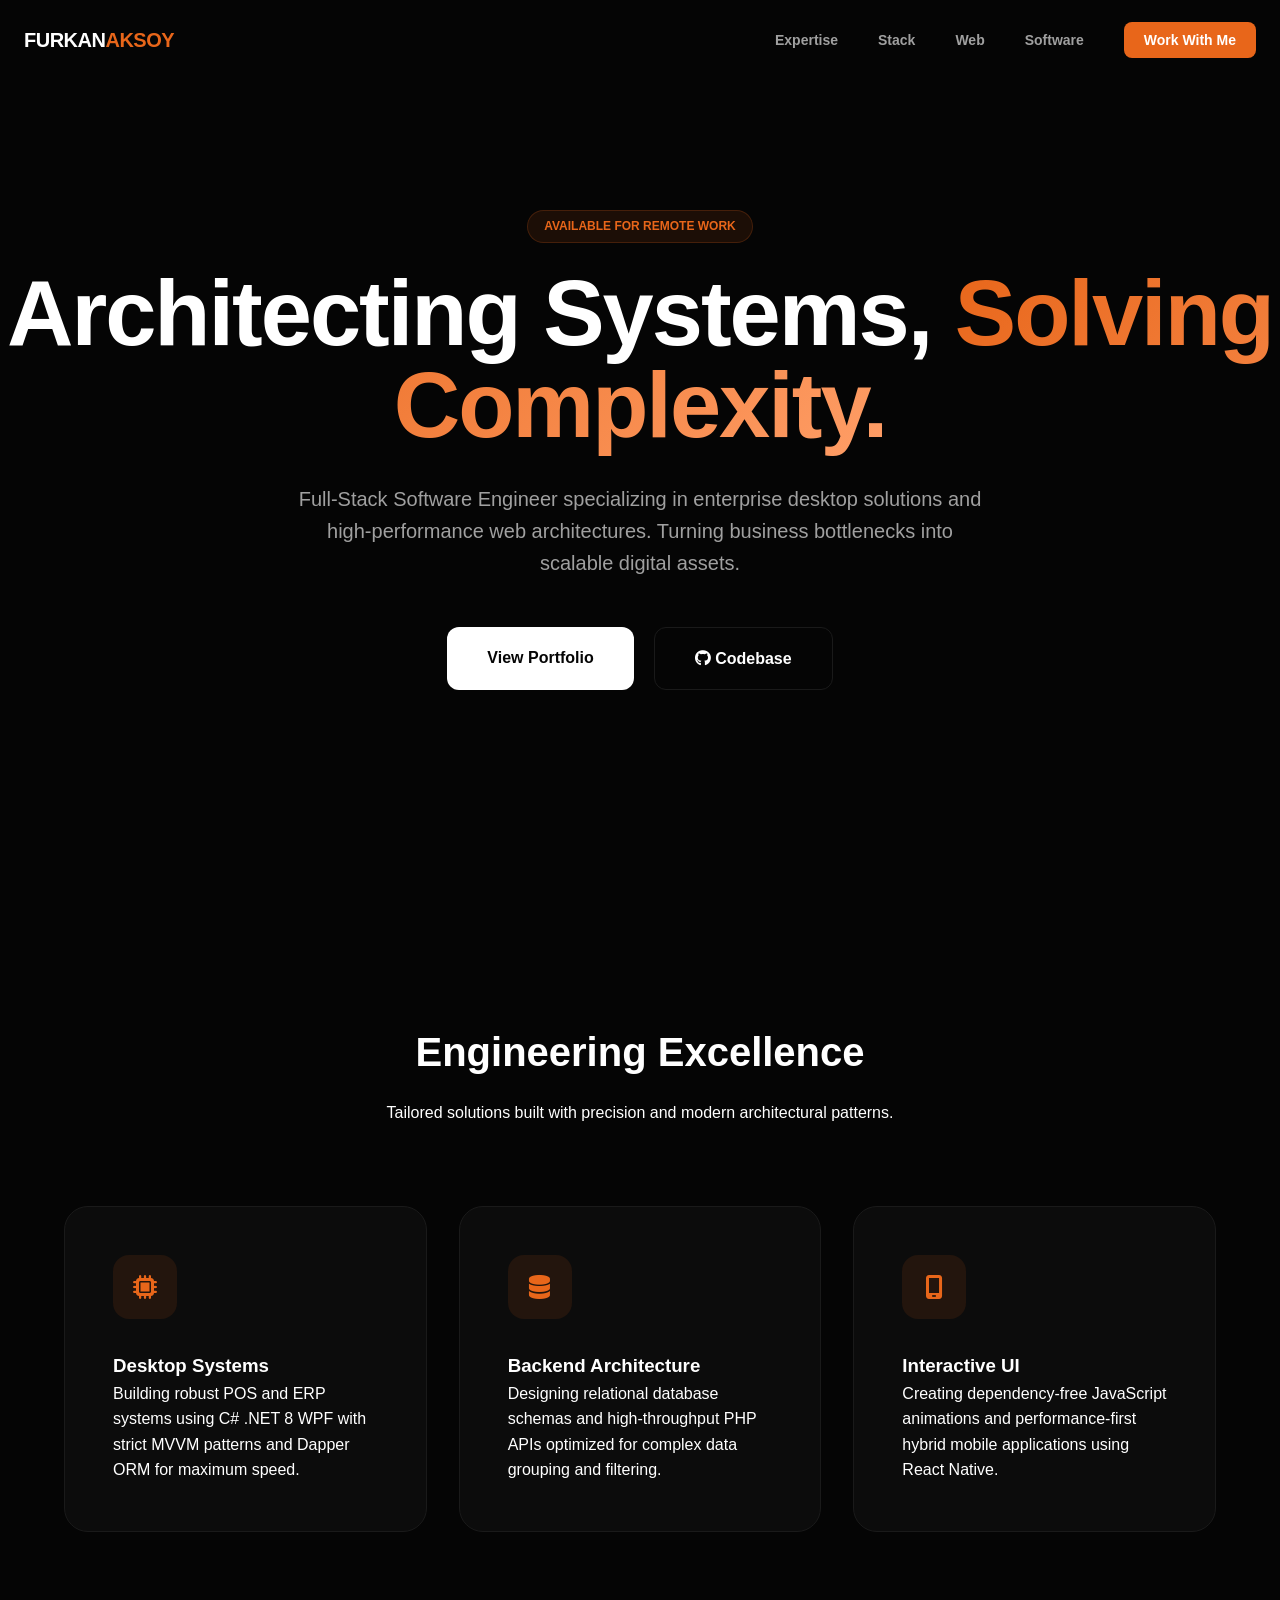
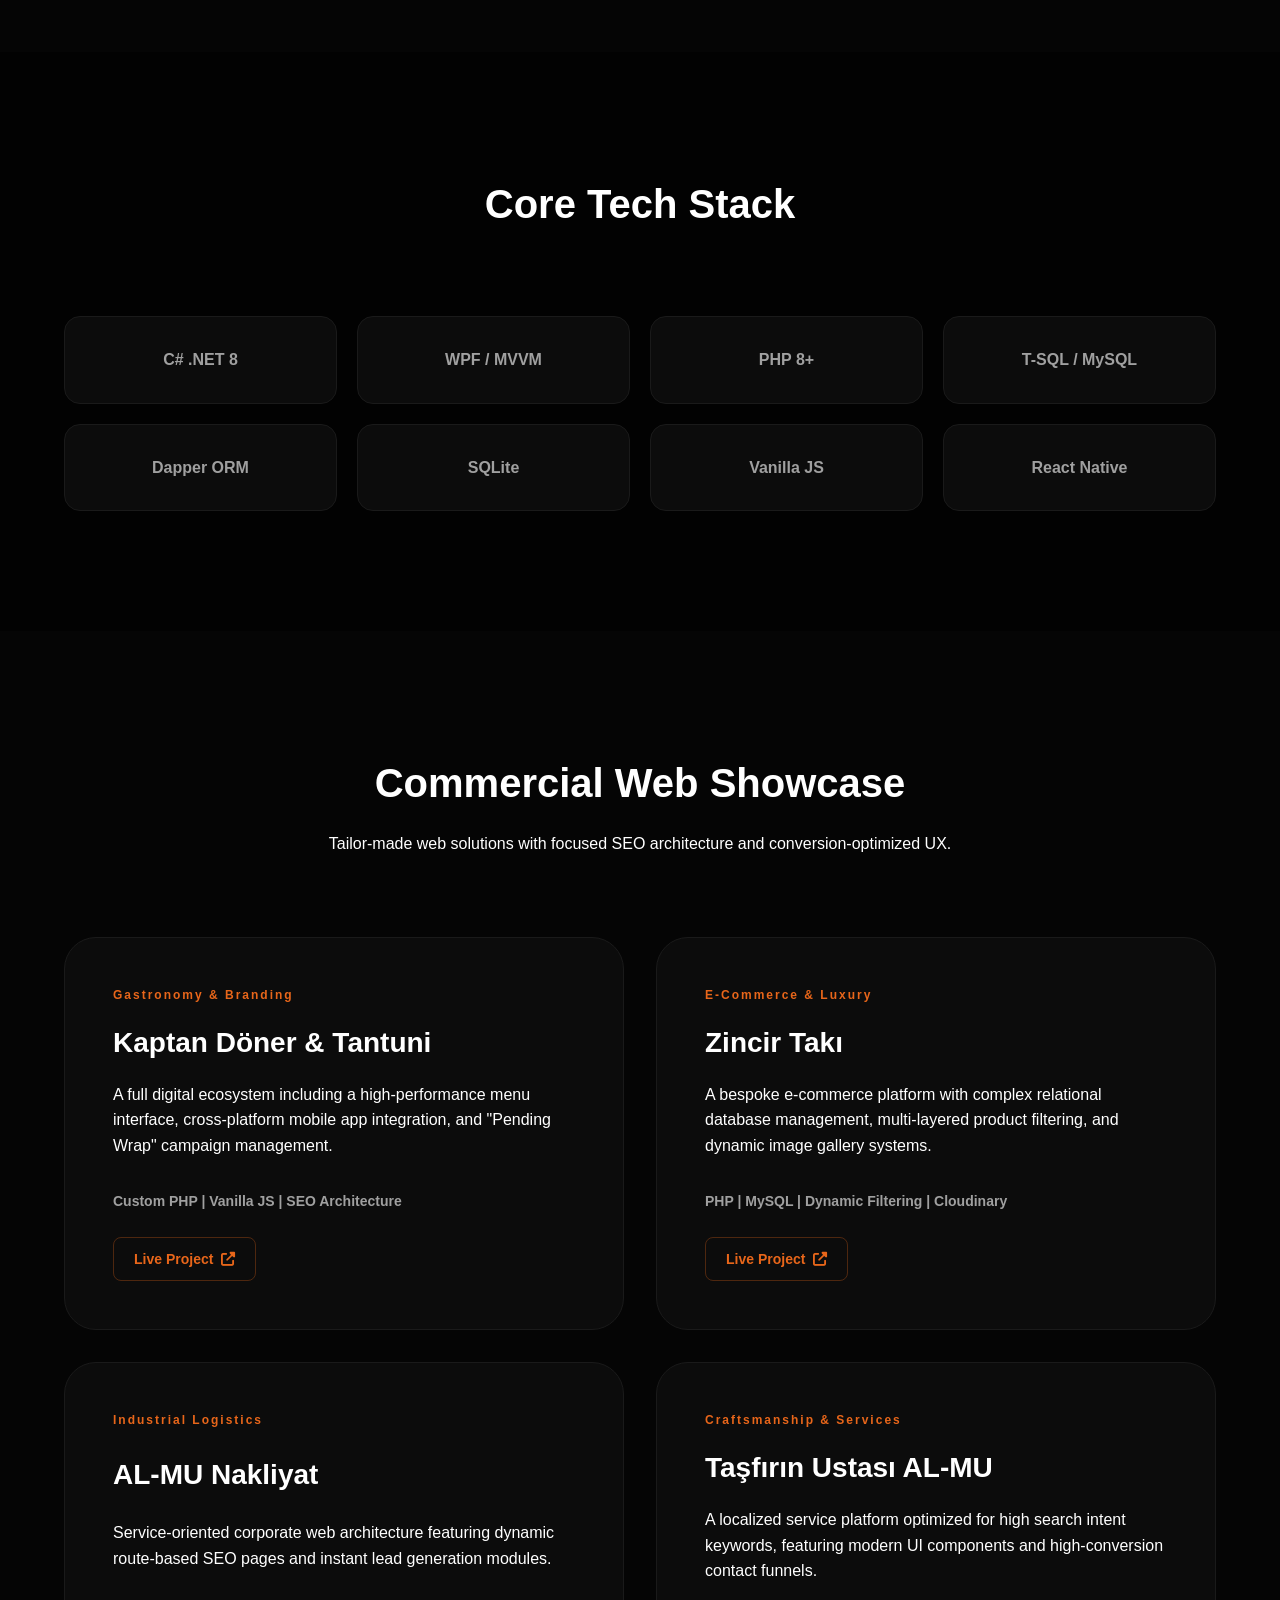
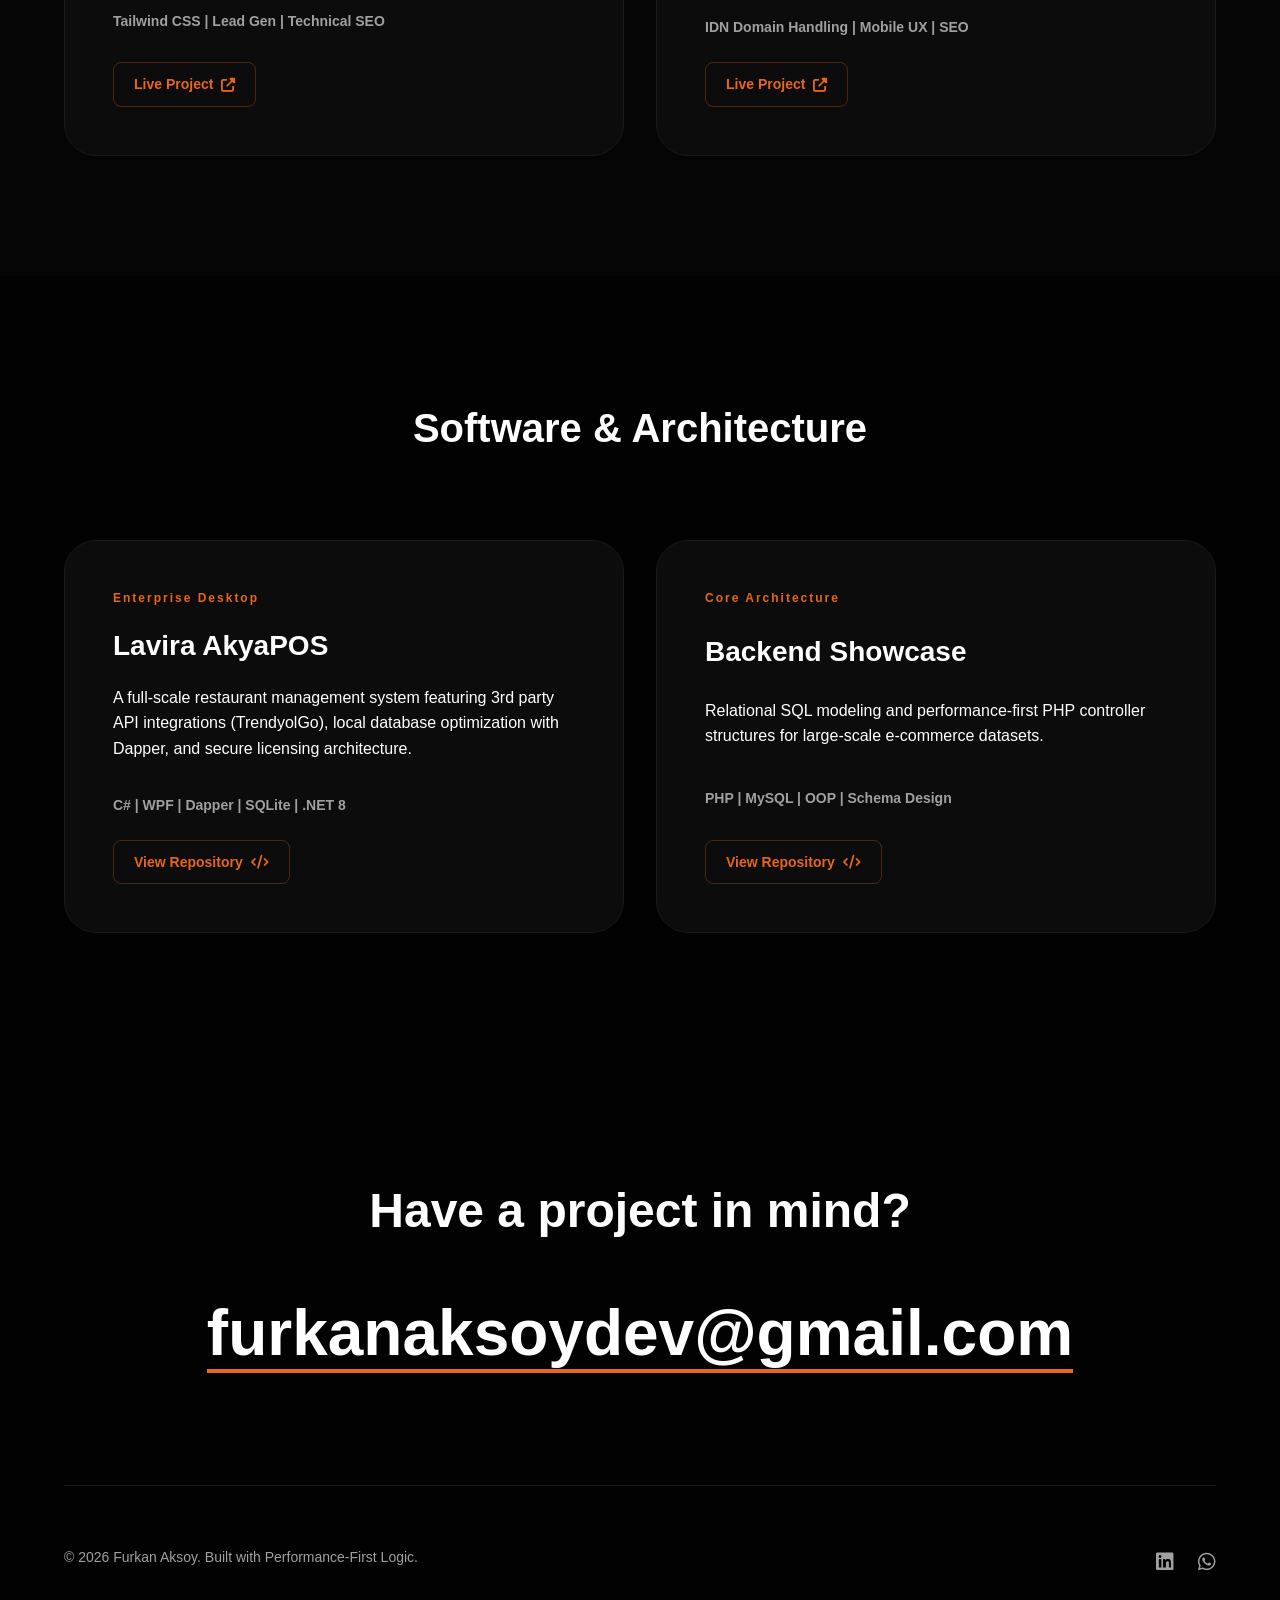
==== commit c5bc3b60: "Change stylesheet link in index.html Updated stylesheet link from 'style.css' to 'mainstyle.css'." ====
--- a/index.html
+++ b/index.html
@@ -4,7 +4,7 @@
     <meta charset="UTF-8">
     <meta name="viewport" content="width=device-width, initial-scale=1.0">
     <title>Furkan Aksoy | Full-Stack Architect</title>
-    <link rel="stylesheet" href="style.css">
+    <link rel="stylesheet" href="mainstyle.css">
     <link rel="stylesheet" href="https://cdnjs.cloudflare.com/ajax/libs/font-awesome/6.4.0/css/all.min.css">
     <link href="https://fonts.googleapis.com/css2?family=Plus+Jakarta+Sans:wght@300;400;600;800&display=swap" rel="stylesheet">
 </head>
--- a/mainstyle.css
+++ b/mainstyle.css
@@ -0,0 +1,71 @@
+:root {
+    --bg-dark: #050505;
+    --bg-card: #0c0c0c;
+    --accent: #E8661A;
+    --accent-glow: rgba(232, 102, 26, 0.4);
+    --text-main: #ffffff;
+    --text-sub: #a0a0a0;
+    --border: #1a1a1a;
+}
+
+* { margin: 0; padding: 0; box-sizing: border-box; font-family: 'Plus Jakarta Sans', sans-serif; }
+html { scroll-behavior: smooth; }
+body { background-color: var(--bg-dark); color: var(--text-main); line-height: 1.6; overflow-x: hidden; }
+.container { max-width: 1200px; margin: 0 auto; padding: 0 24px; }
+
+nav { position: fixed; top: 0; width: 100%; z-index: 1000; padding: 24px 24px; transition: 0.4s cubic-bezier(0.16, 1, 0.3, 1); }
+nav.active { background: rgba(5, 5, 5, 0.8); backdrop-filter: blur(12px); padding: 16px 16px; border-bottom: 1px solid var(--border); }
+.nav-container { display: flex; justify-content: space-between; align-items: center; }
+.logo { font-size: 20px; font-weight: 800; text-decoration: none; color: var(--text-main); letter-spacing: -0.5px; }
+.logo span { color: var(--accent); }
+.nav-links { display: flex; list-style: none; gap: 40px; align-items: center; }
+.nav-links a { text-decoration: none; color: var(--text-sub); font-size: 14px; font-weight: 600; transition: 0.3s; }
+.nav-links a:hover { color: var(--text-main); }
+.nav-cta { background: var(--accent); color: white !important; padding: 10px 20px; border-radius: 8px; }
+
+.hero { height: 100vh; display: flex; align-items: center; justify-content: center; text-align: center; }
+.badge { display: inline-block; padding: 6px 16px; background: rgba(232, 102, 26, 0.1); color: var(--accent); border-radius: 100px; font-size: 12px; font-weight: 700; margin-bottom: 24px; border: 1px solid rgba(232, 102, 26, 0.2); }
+.hero h1 { font-size: clamp(48px, 10vw, 92px); font-weight: 800; line-height: 1; margin-bottom: 32px; letter-spacing: -2px; }
+.gradient-text { background: linear-gradient(135deg, var(--accent) 0%, #ff9e67 100%); -webkit-background-clip: text; background-clip: text; -webkit-text-fill-color: transparent; }
+.hero p { max-width: 700px; margin: 0 auto 48px; color: var(--text-sub); font-size: 20px; }
+.hero-actions { display: flex; gap: 20px; justify-content: center; }
+.btn-main { background: var(--text-main); color: var(--bg-dark); padding: 18px 40px; text-decoration: none; border-radius: 12px; font-weight: 700; transition: 0.3s; }
+.btn-sub { color: var(--text-main); padding: 18px 40px; text-decoration: none; font-weight: 700; border: 1px solid var(--border); border-radius: 12px; transition: 0.3s; }
+.btn-main:hover { transform: translateY(-4px); box-shadow: 0 10px 30px rgba(255,255,255,0.1); }
+.btn-sub:hover { background: var(--border); }
+
+.services { padding: 120px 0; }
+.section-header { text-align: center; margin-bottom: 80px; }
+.section-header h2 { font-size: 40px; margin-bottom: 16px; }
+.service-grid { display: grid; grid-template-columns: repeat(auto-fit, minmax(350px, 1fr)); gap: 32px; }
+.service-card { background: var(--bg-card); padding: 48px; border-radius: 24px; border: 1px solid var(--border); transition: 0.4s; }
+.service-card:hover { border-color: var(--accent); transform: translateY(-8px); }
+.icon-box { width: 64px; height: 64px; background: rgba(232, 102, 26, 0.1); border-radius: 16px; display: flex; align-items: center; justify-content: center; margin-bottom: 32px; color: var(--accent); font-size: 24px; }
+
+.stack { padding: 120px 0; background: #020202; }
+.stack-grid { display: grid; grid-template-columns: repeat(auto-fit, minmax(220px, 1fr)); gap: 20px; }
+.stack-card { background: var(--bg-card); padding: 30px; border-radius: 16px; border: 1px solid var(--border); text-align: center; transition: all 0.4s ease; position: relative; overflow: hidden; }
+.stack-card span { font-weight: 700; color: var(--text-sub); transition: 0.3s; z-index: 1; position: relative; }
+.stack-card:hover { border-color: var(--accent); transform: translateY(-5px); box-shadow: 0 0 20px var(--accent-glow); }
+.stack-card:hover span { color: var(--text-main); }
+
+.projects { padding: 120px 0; }
+.project-grid { display: grid; grid-template-columns: repeat(auto-fit, minmax(400px, 1fr)); gap: 32px; }
+.project-box { background: var(--bg-card); padding: 48px; border-radius: 32px; border: 1px solid var(--border); display: flex; flex-direction: column; justify-content: space-between; transition: 0.4s cubic-bezier(0.16, 1, 0.3, 1); }
+.project-box:hover { border-color: var(--accent); box-shadow: 0 20px 40px rgba(232, 102, 26, 0.05); }
+.p-tag { color: var(--accent); font-size: 12px; font-weight: 800; margin-bottom: 16px; letter-spacing: 2px; }
+.project-box h3 { font-size: 28px; margin-bottom: 16px; }
+.p-tech { margin-top: 32px; color: var(--text-sub); font-size: 14px; font-weight: 600; margin-bottom: 24px;}
+.p-link { display: inline-flex; align-items: center; gap: 8px; color: var(--accent); text-decoration: none; font-weight: 700; font-size: 14px; transition: 0.3s; border: 1px solid rgba(232, 102, 26, 0.3); padding: 10px 20px; border-radius: 8px; align-self: flex-start; }
+.p-link:hover { background: var(--accent); color: white; transform: translateX(5px); }
+
+footer { padding: 120px 0 60px; background: #020202; }
+.footer-top { text-align: center; margin-bottom: 100px; }
+.footer-top h2 { font-size: 48px; margin-bottom: 32px; }
+.email-link { font-size: clamp(24px, 5vw, 64px); color: var(--text-main); text-decoration: none; font-weight: 800; border-bottom: 4px solid var(--accent); }
+.footer-bottom { display: flex; justify-content: space-between; padding-top: 60px; border-top: 1px solid var(--border); color: var(--text-sub); font-size: 14px; }
+.social-links { display: flex; gap: 24px; }
+.social-links a { color: var(--text-sub); font-size: 20px; transition: 0.3s; }
+.social-links a:hover { color: var(--accent); }
+
+@media (max-width: 768px) { .nav-links { display: none; } .project-grid { grid-template-columns: 1fr; } .hero { padding:15px; } .hero h1 { font-size: 64px; } }
